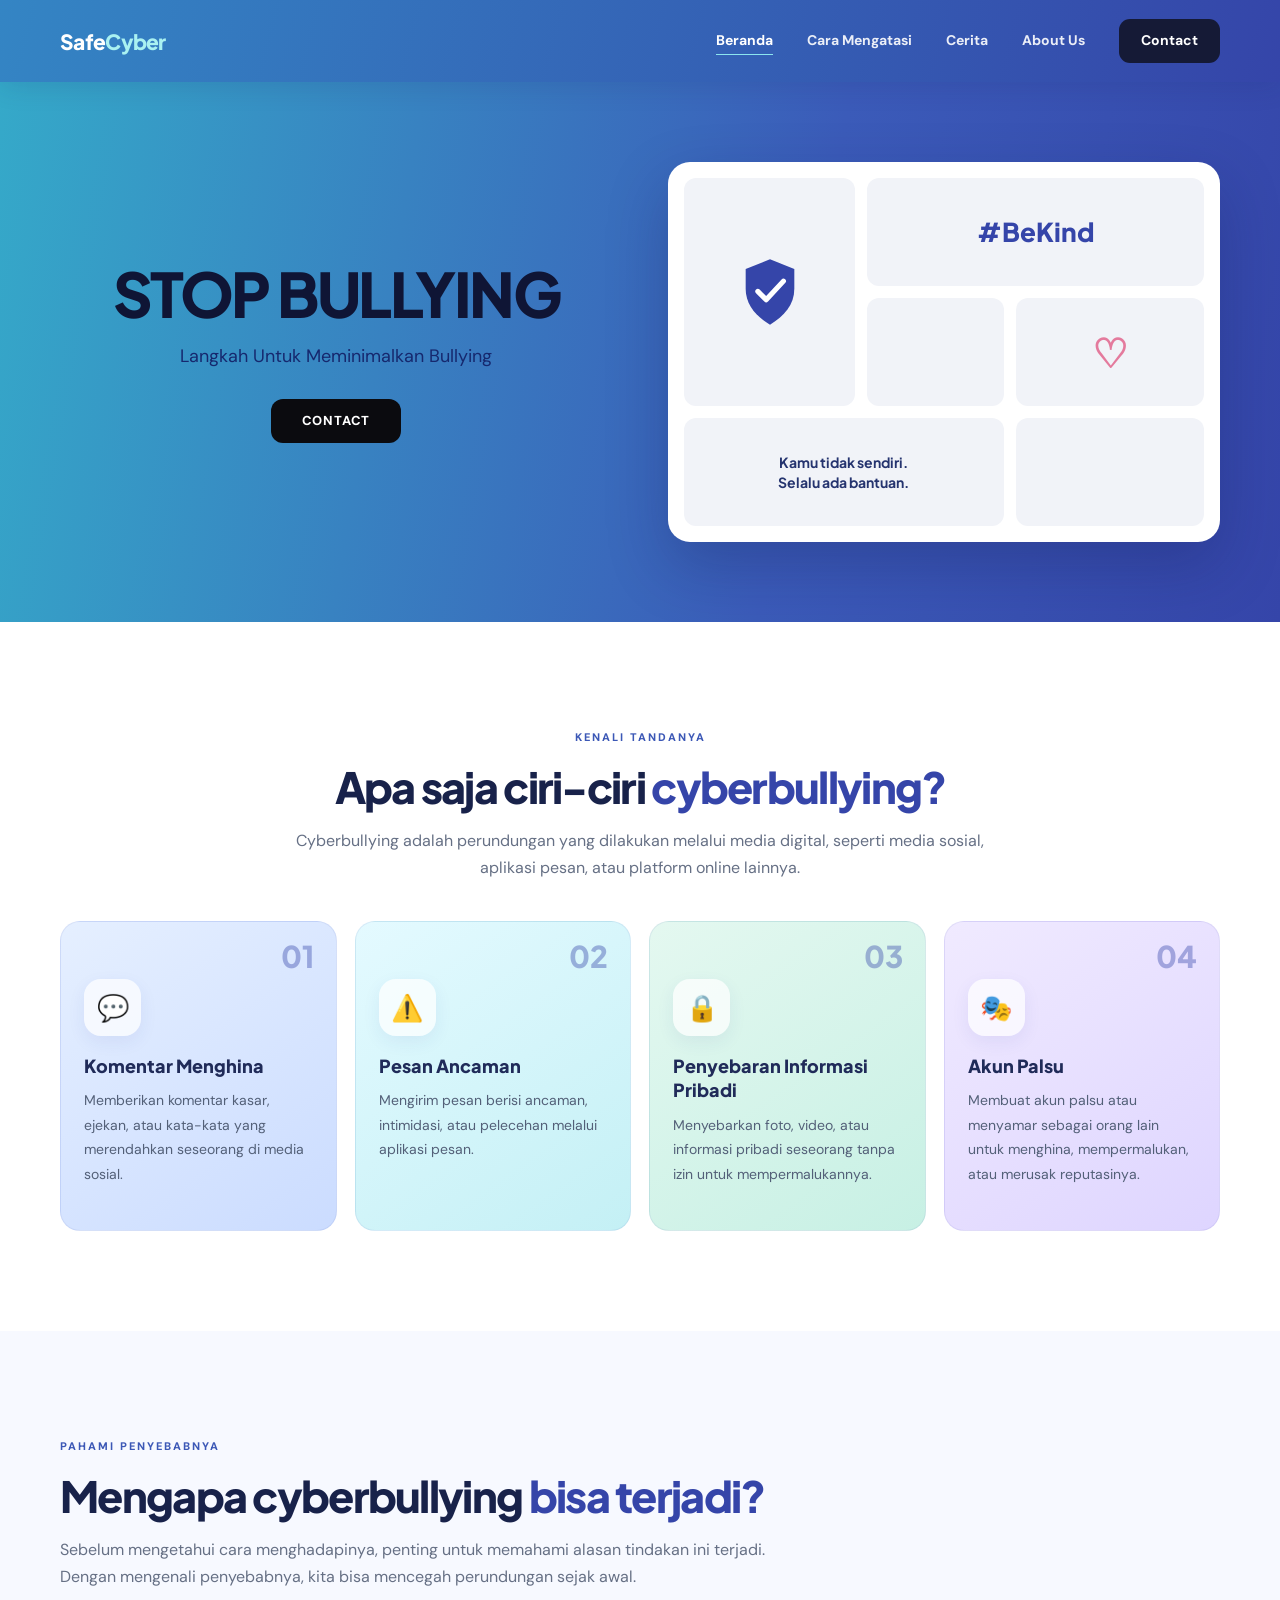
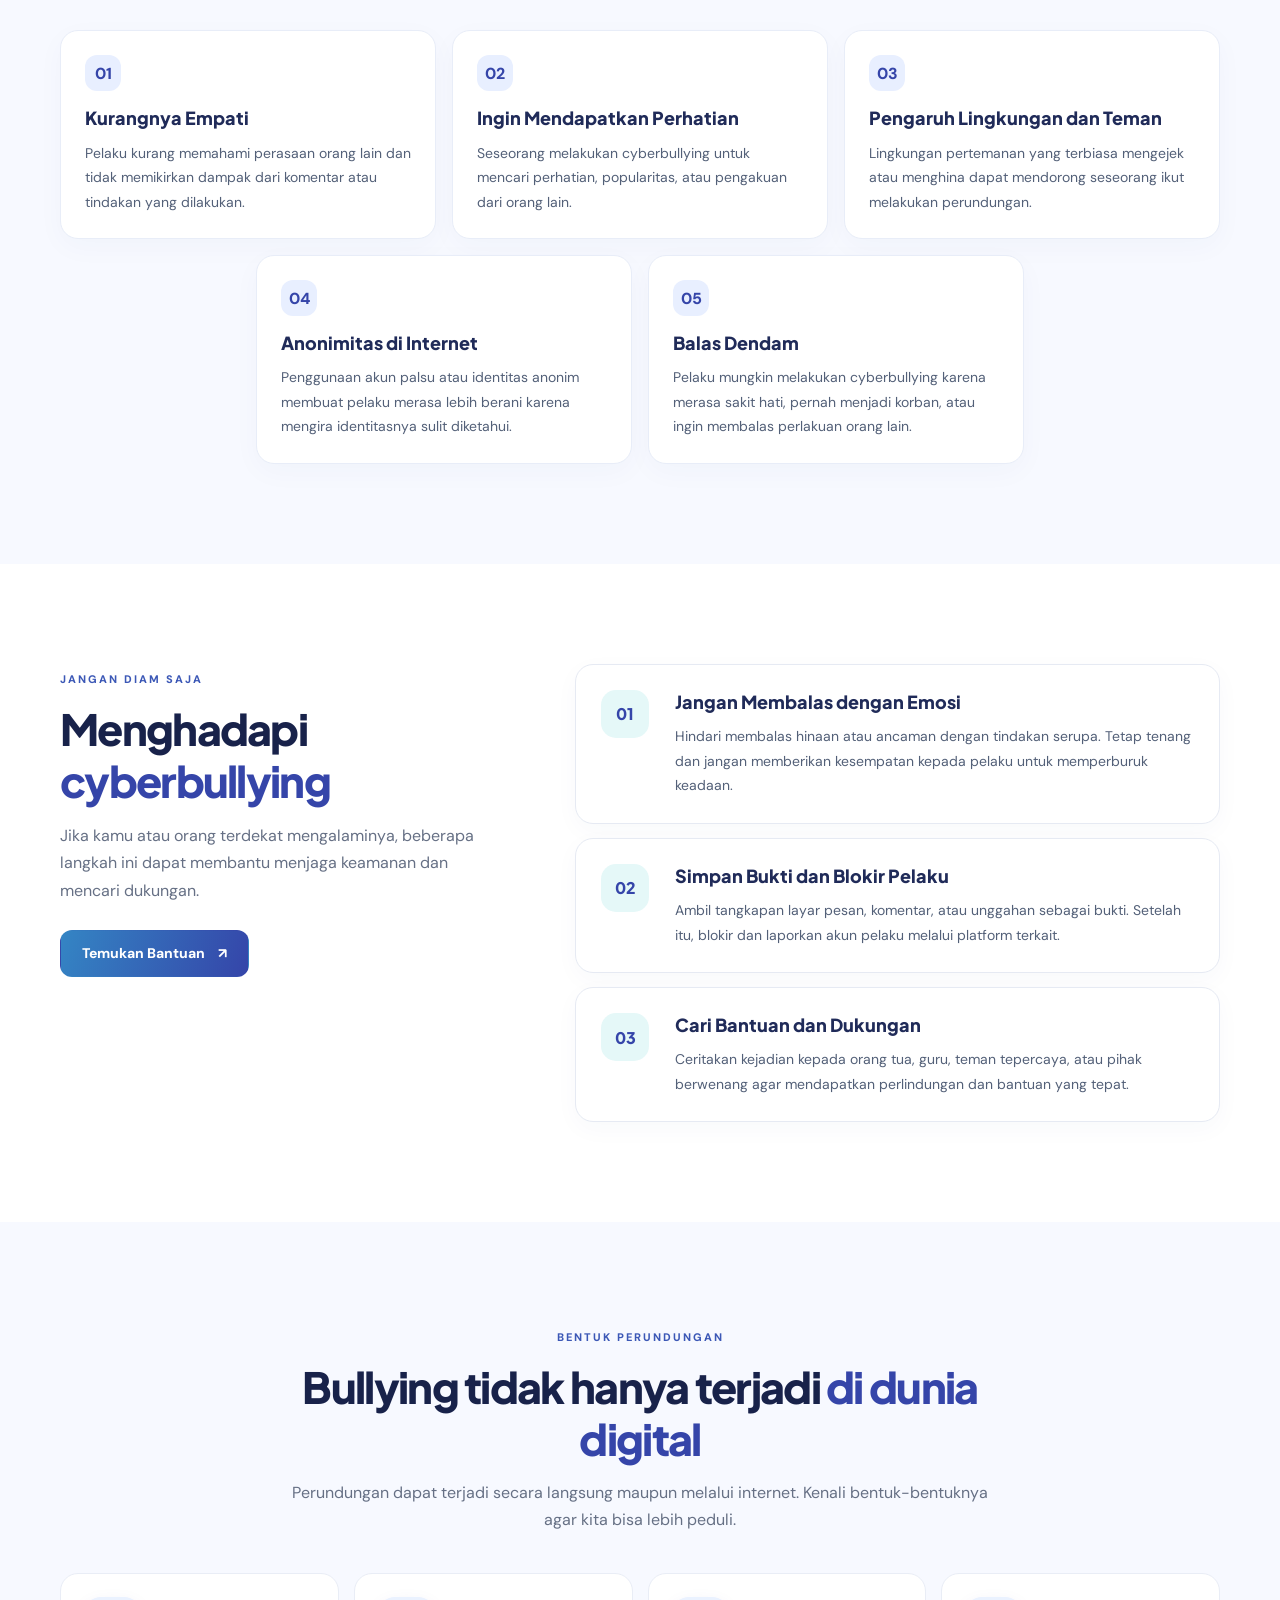
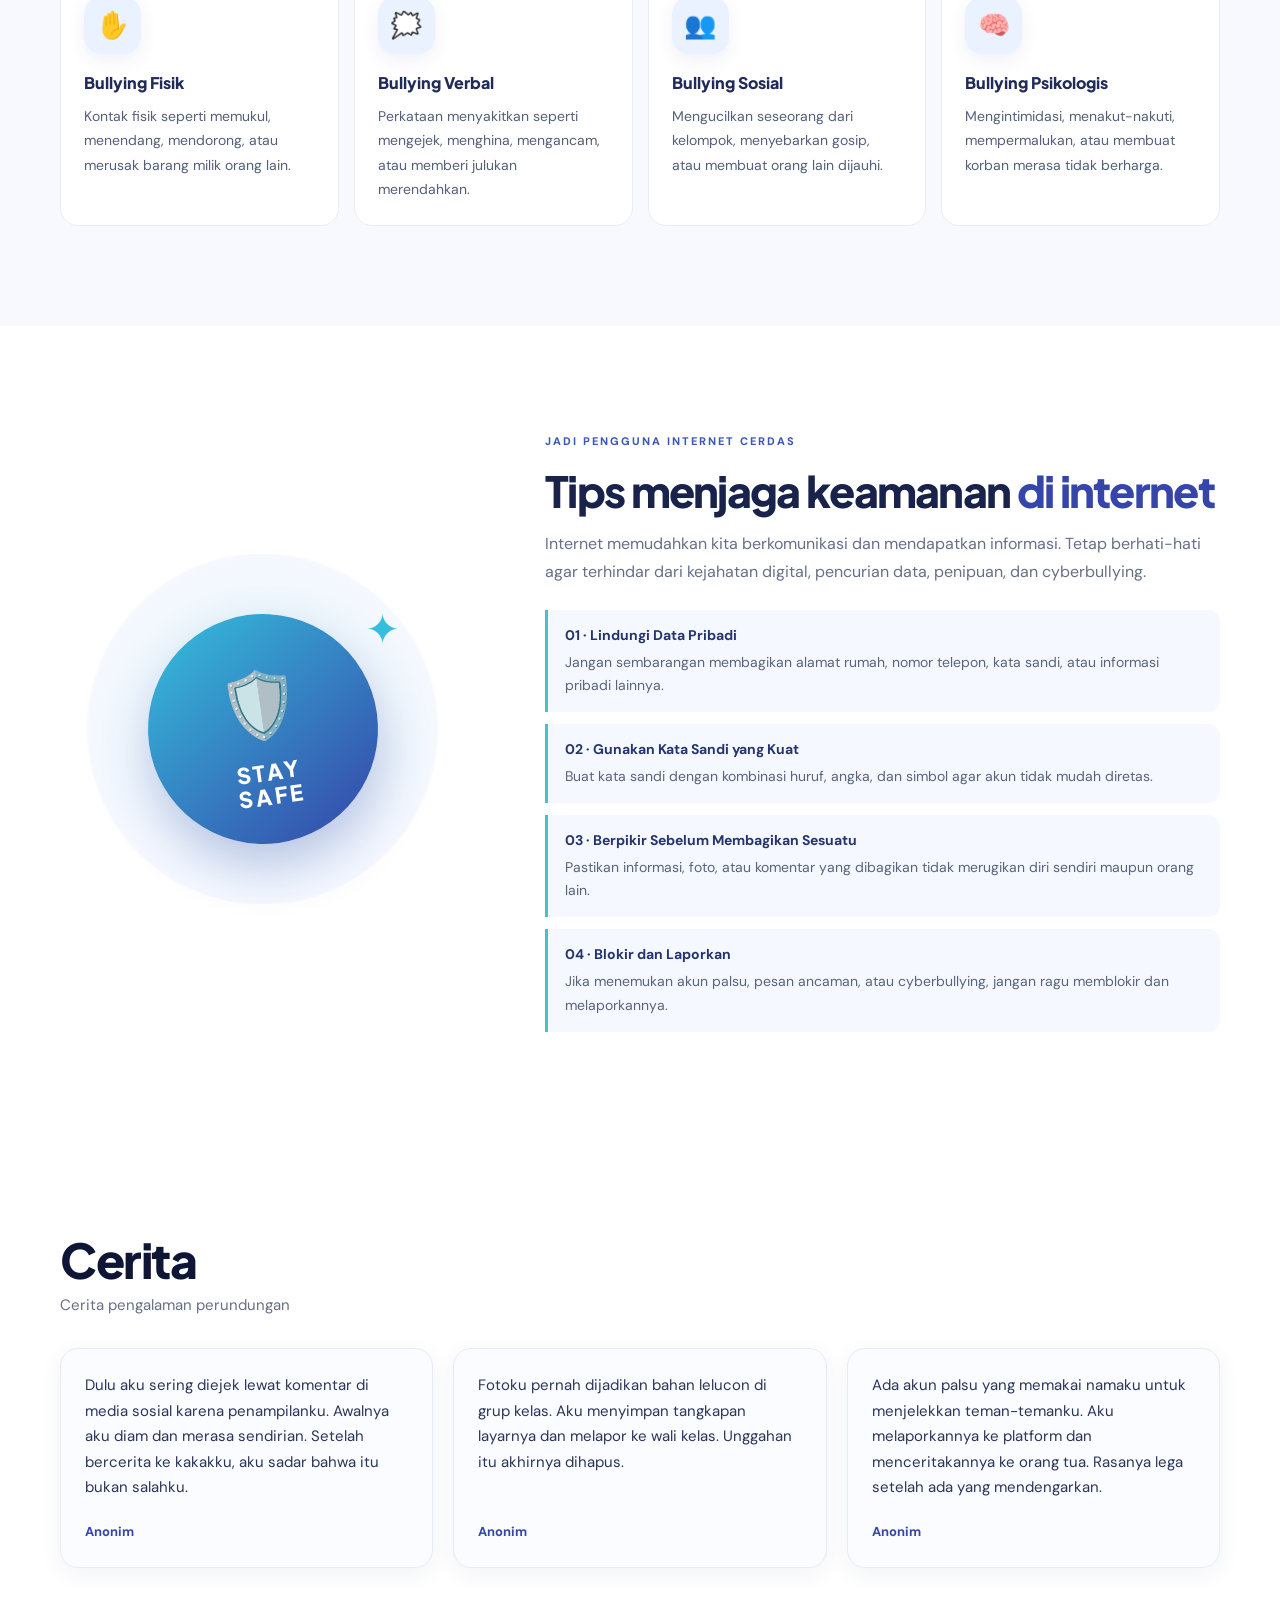
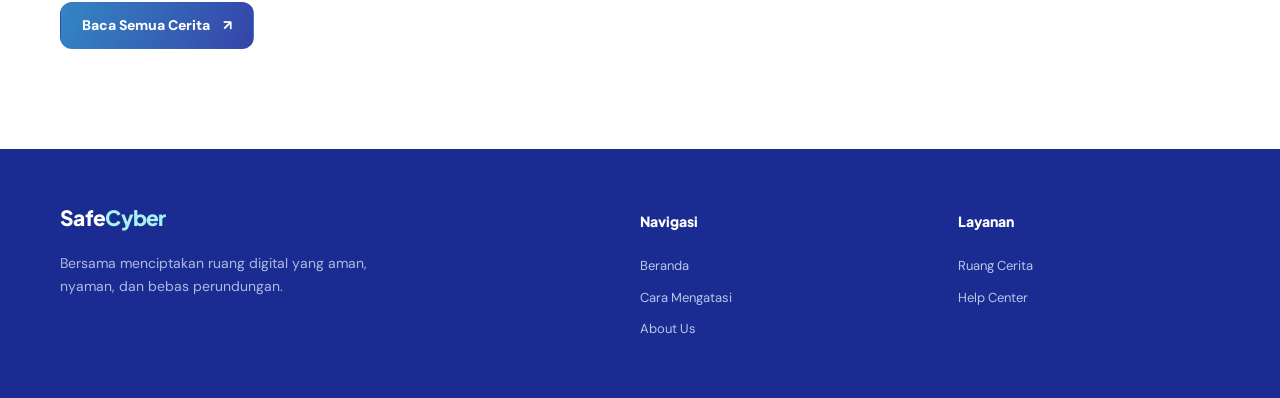
==== index.html @ 0e9b600e "file utama web" ====
<!DOCTYPE html>

<html lang="id">
  
  <head>
    <meta charset="UTF-8">
    <meta name="viewport" content="width=device-width, initial-scale=1.0">
    <meta name="description" content="Safe Cyber — edukasi cyberbullying, cara menghadapinya, dan ruang aman untuk berbagi cerita.">
    <meta name="theme-color" content="#3545a9">
    <title>Safe Cyber | Berani Peduli, Berani Bersuara</title>
    <link rel="preconnect" href="https://fonts.googleapis.com">
    <link rel="preconnect" href="https://fonts.gstatic.com" crossorigin>
    <link href="https://fonts.googleapis.com/css2?family=DM+Sans:wght@400;500;600;700&amp;family=Plus+Jakarta+Sans:wght@400;500;600;700;800&amp;display=swap" rel="stylesheet">
    <link rel="stylesheet" href="style.css">
    <script src="script.js" defer></script>
  </head>
  <body>
    <header class="site-header">
      <div class="container nav-wrap">
        <a class="brand" href="index.html">
          <span>Safe<span>Cyber</span></span>
        </a>
        <button class="nav-toggle" aria-label="Buka navigasi" aria-expanded="false" aria-controls="main-nav"><i></i><i></i><i></i></button>
        <nav class="main-nav" id="main-nav">
          <a class="active" href="index.html">Beranda</a>
          <a href="#cara-mengatasi">Cara Mengatasi</a>
          <a href="ruang_cerita.html">Cerita</a>
          <a href="about.html">About Us</a>
          <a class="nav-cta" href="contact.html">Contact</a>
        </nav>
      </div>
    </header>
    <main>
      <section class="hero">
        <div class="container hero-grid">
          <div class="hero-copy">
            <h1>STOP BULLYING</h1>
            <p>Langkah Untuk Meminimalkan Bullying</p>
            <a class="btn btn-dark" href="contact.html">Contact</a>
          </div>
          <div class="hero-panel" aria-hidden="true">
            <div class="cell cell-shield">
              <svg viewBox="0 0 100 112" width="64" height="72">
                <path d="M50 5 88 20v31c0 25-16 43-38 56C28 94 12 76 12 51V20L50 5Z" fill="#3545a9"></path>
                <path d="m31 55 13 13 27-29" fill="none" stroke="#fff" stroke-width="8" stroke-linecap="round" stroke-linejoin="round"></path>
              </svg>
            </div>
            <div class="cell cell-tag">#BeKind</div>
            <div class="cell"></div>
            <div class="cell cell-heart">♡</div>
            <div class="cell cell-note">Kamu tidak sendiri.<br>Selalu ada bantuan.</div>
            <div class="cell"></div>
          </div>
        </div>
      </section>
      <section class="section intro-section" id="kenali">
        <div class="container">
          <div class="section-heading centered">
            <span class="eyebrow">KENALI TANDANYA</span>
            <h2>Apa saja ciri-ciri <span>cyberbullying?</span></h2>
            <p>Cyberbullying adalah perundungan yang dilakukan melalui media digital, seperti media sosial, aplikasi pesan, atau platform online lainnya.</p>
          </div>
          <div class="feature-grid four-grid">
            <article class="feature-card tint-blue">
              <span class="card-number">01</span>
              <div class="feature-icon">💬</div>
              <h3>Komentar Menghina</h3>
              <p>Memberikan komentar kasar, ejekan, atau kata-kata yang merendahkan seseorang di media sosial.</p>
            </article>
            <article class="feature-card tint-cyan">
              <span class="card-number">02</span>
              <div class="feature-icon">⚠️</div>
              <h3>Pesan Ancaman</h3>
              <p>Mengirim pesan berisi ancaman, intimidasi, atau pelecehan melalui aplikasi pesan.</p>
            </article>
            <article class="feature-card tint-mint">
              <span class="card-number">03</span>
              <div class="feature-icon">🔒</div>
              <h3>Penyebaran Informasi Pribadi</h3>
              <p>Menyebarkan foto, video, atau informasi pribadi seseorang tanpa izin untuk mempermalukannya.</p>
            </article>
            <article class="feature-card tint-lilac">
              <span class="card-number">04</span>
              <div class="feature-icon">🎭</div>
              <h3>Akun Palsu</h3>
              <p>Membuat akun palsu atau menyamar sebagai orang lain untuk menghina, mempermalukan, atau merusak reputasinya.</p>
            </article>
          </div>
        </div>
      </section>
      <section class="section causes-section">
        <div class="container">
          <div class="section-heading">
            <span class="eyebrow">PAHAMI PENYEBABNYA</span>
            <h2>Mengapa cyberbullying <span>bisa terjadi?</span></h2>
            <p>Sebelum mengetahui cara menghadapinya, penting untuk memahami alasan tindakan ini terjadi. Dengan mengenali penyebabnya, kita bisa mencegah perundungan sejak awal.</p>
          </div>
          <div class="cause-grid">
            <article>
              <span>01</span>
              <h3>Kurangnya Empati</h3>
              <p>Pelaku kurang memahami perasaan orang lain dan tidak memikirkan dampak dari komentar atau tindakan yang dilakukan.</p>
            </article>
            <article>
              <span>02</span>
              <h3>Ingin Mendapatkan Perhatian</h3>
              <p>Seseorang melakukan cyberbullying untuk mencari perhatian, popularitas, atau pengakuan dari orang lain.</p>
            </article>
            <article>
              <span>03</span>
              <h3>Pengaruh Lingkungan dan Teman</h3>
              <p>Lingkungan pertemanan yang terbiasa mengejek atau menghina dapat mendorong seseorang ikut melakukan perundungan.</p>
            </article>
            <article>
              <span>04</span>
              <h3>Anonimitas di Internet</h3>
              <p>Penggunaan akun palsu atau identitas anonim membuat pelaku merasa lebih berani karena mengira identitasnya sulit diketahui.</p>
            </article>
            <article>
              <span>05</span>
              <h3>Balas Dendam</h3>
              <p>Pelaku mungkin melakukan cyberbullying karena merasa sakit hati, pernah menjadi korban, atau ingin membalas perlakuan orang lain.</p>
            </article>
          </div>
        </div>
      </section>
      <section class="section response-section" id="cara-mengatasi">
        <div class="container response-layout">
          <div class="response-heading">
            <span class="eyebrow">JANGAN DIAM SAJA</span>
            <h2>Menghadapi <span>cyberbullying</span></h2>
            <p>Jika kamu atau orang terdekat mengalaminya, beberapa langkah ini dapat membantu menjaga keamanan dan mencari dukungan.</p>
            <a class="btn btn-primary" href="contact.html">Temukan Bantuan <span>↗</span></a>
          </div>
          <div class="steps-list">
            <article>
              <span class="step-icon">01</span>
              <div>
                <h3>Jangan Membalas dengan Emosi</h3>
                <p>Hindari membalas hinaan atau ancaman dengan tindakan serupa. Tetap tenang dan jangan memberikan kesempatan kepada pelaku untuk memperburuk keadaan.</p>
              </div>
            </article>
            <article>
              <span class="step-icon">02</span>
              <div>
                <h3>Simpan Bukti dan Blokir Pelaku</h3>
                <p>Ambil tangkapan layar pesan, komentar, atau unggahan sebagai bukti. Setelah itu, blokir dan laporkan akun pelaku melalui platform terkait.</p>
              </div>
            </article>
            <article>
              <span class="step-icon">03</span>
              <div>
                <h3>Cari Bantuan dan Dukungan</h3>
                <p>Ceritakan kejadian kepada orang tua, guru, teman tepercaya, atau pihak berwenang agar mendapatkan perlindungan dan bantuan yang tepat.</p>
              </div>
            </article>
          </div>
        </div>
      </section>
      <section class="section bullying-section">
        <div class="container">
          <div class="section-heading centered">
            <span class="eyebrow">BENTUK PERUNDUNGAN</span>
            <h2>Bullying tidak hanya terjadi <span>di dunia digital</span></h2>
            <p>Perundungan dapat terjadi secara langsung maupun melalui internet. Kenali bentuk-bentuknya agar kita bisa lebih peduli.</p>
          </div>
          <div class="feature-grid four-grid compact-grid">
            <article class="mini-card">
              <div class="feature-icon">✋</div>
              <h3>Bullying Fisik</h3>
              <p>Kontak fisik seperti memukul, menendang, mendorong, atau merusak barang milik orang lain.</p>
            </article>
            <article class="mini-card">
              <div class="feature-icon">🗯️</div>
              <h3>Bullying Verbal</h3>
              <p>Perkataan menyakitkan seperti mengejek, menghina, mengancam, atau memberi julukan merendahkan.</p>
            </article>
            <article class="mini-card">
              <div class="feature-icon">👥</div>
              <h3>Bullying Sosial</h3>
              <p>Mengucilkan seseorang dari kelompok, menyebarkan gosip, atau membuat orang lain dijauhi.</p>
            </article>
            <article class="mini-card">
              <div class="feature-icon">🧠</div>
              <h3>Bullying Psikologis</h3>
              <p>Mengintimidasi, menakut-nakuti, mempermalukan, atau membuat korban merasa tidak berharga.</p>
            </article>
          </div>
        </div>
      </section>
      <section class="section safety-section">
        <div class="container safety-layout">
          <div class="safety-art">
            <div class="safety-circle"><span>🛡️</span><b>STAY<br>SAFE</b></div>
            <span class="safety-star">✦</span>
          </div>
          <div>
            <span class="eyebrow">JADI PENGGUNA INTERNET CERDAS</span>
            <h2>Tips menjaga keamanan <span>di internet</span></h2>
            <p class="section-lead">Internet memudahkan kita berkomunikasi dan mendapatkan informasi. Tetap berhati-hati agar terhindar dari kejahatan digital, pencurian data, penipuan, dan cyberbullying.</p>
            <div class="tips-list">
              <p><b>01 · Lindungi Data Pribadi</b> Jangan sembarangan membagikan alamat rumah, nomor telepon, kata sandi, atau informasi pribadi lainnya.</p>
              <p><b>02 · Gunakan Kata Sandi yang Kuat</b> Buat kata sandi dengan kombinasi huruf, angka, dan simbol agar akun tidak mudah diretas.</p>
              <p><b>03 · Berpikir Sebelum Membagikan Sesuatu</b> Pastikan informasi, foto, atau komentar yang dibagikan tidak merugikan diri sendiri maupun orang lain.</p>
              <p><b>04 · Blokir dan Laporkan</b> Jika menemukan akun palsu, pesan ancaman, atau cyberbullying, jangan ragu memblokir dan melaporkannya.</p>
            </div>
          </div>
        </div>
      </section>
      <section class="section stories-section" id="cerita">
        <div class="container">
          <h2 class="stories-title">Cerita</h2>
          <p class="stories-sub">Cerita pengalaman perundungan</p>
          <!-- Contoh cerita. Ganti dengan cerita asli dari Google Form (tanpa data pribadi). -->
          <div class="story-cards">
            <article class="story-card">
              <p>Dulu aku sering diejek lewat komentar di media sosial karena penampilanku. Awalnya aku diam dan merasa sendirian. Setelah bercerita ke kakakku, aku sadar bahwa itu bukan salahku.</p>
              <span class="story-by">Anonim</span>
            </article>
            <article class="story-card">
              <p>Fotoku pernah dijadikan bahan lelucon di grup kelas. Aku menyimpan tangkapan layarnya dan melapor ke wali kelas. Unggahan itu akhirnya dihapus.</p>
              <span class="story-by">Anonim</span>
            </article>
            <article class="story-card">
              <p>Ada akun palsu yang memakai namaku untuk menjelekkan teman-temanku. Aku melaporkannya ke platform dan menceritakannya ke orang tua. Rasanya lega setelah ada yang mendengarkan.</p>
              <span class="story-by">Anonim</span>
            </article>
          </div>
          <div class="stories-more"><a class="btn btn-primary" href="ruang_cerita.html">Baca Semua Cerita <span>↗</span></a></div>
        </div>
      </section>
    </main>
    <footer class="site-footer">
      <div class="container footer-grid">
        <div class="footer-brand">
          <a class="brand" href="index.html">
            <span>Safe<span>Cyber</span></span>
          </a>
          <p>Bersama menciptakan ruang digital yang aman, nyaman, dan bebas perundungan.</p>
        </div>
        <div>
          <h3>Navigasi</h3>
          <a href="index.html">Beranda</a>
          <a href="#cara-mengatasi">Cara Mengatasi</a>
          <a href="about.html">About Us</a>
        </div>
        <div>
          <h3>Layanan</h3>
          <a href="ruang_cerita.html">Ruang Cerita</a>
          <a href="contact.html">Help Center</a>
        </div>
      </div>
    </footer>
  </body>
</html>
---- style.css ----
/* ===== Variabel & reset ===== */

:root {
  --navy: #202b72;
  --blue: #3545a9;
  --blue2: #3485c4;
  --cyan: #35bfdc;
  --ink: #17203d;
  --muted: #667085;
  --pale: #f5f8ff;
  --line: #e6eaf3;
  --white: #fff;
  --mint: #dff8f1;
  --shadow: 0 18px 50px rgba(37, 55, 120, .10);
  --radius: 22px;
}

* {
  box-sizing: border-box;
}

html {
  scroll-behavior: smooth;
  scroll-padding-top: 95px;
}

body {
  margin: 0;
  color: var(--ink);
  background: #fff;
  font-family: 'DM Sans', Arial, sans-serif;
  font-size: 16px;
  line-height: 1.7;
}

img {
  max-width: 100%;
  display: block;
}

a {
  color: inherit;
  text-decoration: none;
}

button,
input,
select,
textarea {
  font: inherit;
}

.container {
  width: min(1160px, calc(100% - 48px));
  margin-inline: auto;
}

/* ===== Header & navigasi ===== */

.site-header {
  height: 82px;
  position: sticky;
  top: 0;
  z-index: 50;
  background: linear-gradient(105deg, #3485c4, #3545a9);
  box-shadow: 0 5px 24px rgba(25, 38, 104, .13);
}

.nav-wrap {
  height: 100%;
  display: flex;
  align-items: center;
  justify-content: space-between;
}

.brand {
  display: inline-flex;
  align-items: center;
  gap: 10px;
  color: #fff;
  font: 800 21px 'Plus Jakarta Sans', sans-serif;
  letter-spacing: -.7px;
}

.brand img {
  width: 39px;
  height: 39px;
}

.brand > span > span {
  color: #a9f1f1;
}

.main-nav {
  display: flex;
  align-items: center;
  gap: 34px;
  color: #fff;
  font-size: 14px;
  font-weight: 700;
}

.main-nav > a:not(.nav-cta) {
  opacity: .9;
  transition: opacity .2s;
}

.main-nav > a:hover,
.main-nav > a.active {
  opacity: 1;
}

.main-nav > a.active:not(.nav-cta) {
  text-decoration: underline;
  text-decoration-color: #8ce6ef;
  text-underline-offset: 9px;
}

.nav-cta {
  padding: 10px 22px;
  border-radius: 11px;
  background: #151a36;
  color: #fff;
  transition: transform .2s, background .2s;
}

.nav-cta:hover {
  background: #080d24;
  transform: translateY(-2px);
}

.nav-toggle {
  display: none;
  border: 0;
  background: transparent;
  padding: 8px;
  cursor: pointer;
}

.nav-toggle i {
  display: block;
  width: 25px;
  height: 2px;
  background: #fff;
  margin: 5px;
  border-radius: 3px;
}

/* ===== Label & tombol ===== */

.eyebrow {
  display: inline-block;
  color: #3c58b6;
  font-size: 11px;
  font-weight: 800;
  letter-spacing: 2px;
  line-height: 1.5;
}

.eyebrow-light {
  color: #d9faff;
}

.btn {
  display: inline-flex;
  align-items: center;
  justify-content: center;
  gap: 13px;
  padding: 13px 21px;
  border-radius: 12px;
  font-size: 14px;
  font-weight: 800;
  line-height: 1.4;
  border: 1px solid transparent;
  cursor: pointer;
  transition: transform .2s, box-shadow .2s, background .2s;
}

.btn:hover {
  transform: translateY(-2px);
  box-shadow: 0 10px 24px rgba(28, 48, 120, .16);
}

.btn-dark {
  background: #171d39;
  color: #fff;
}

.btn-primary {
  background: linear-gradient(110deg, #3485c4, #3545a9);
  color: #fff;
}

.btn-outline {
  border-color: #cbd4ee;
  color: #3449a6;
  background: #fff;
  padding: 10px 15px;
  font-size: 13px;
}

/* ===== Section umum & kartu ===== */

.section {
  padding: 100px 0;
}

.section-heading {
  max-width: 720px;
  margin-bottom: 40px;
}

.section-heading.centered {
  text-align: center;
  margin-inline: auto;
}

.section-heading h2,
.response-heading h2,
.safety-layout h2,
.about-copy h2 {
  font: 800 clamp(30px, 4vw, 43px)/1.2 'Plus Jakarta Sans', sans-serif;
  letter-spacing: -1.7px;
  margin: 12px 0 14px;
  color: #18224a;
}

.section-heading h2 span,
.response-heading h2 span,
.safety-layout h2 span,
.about-copy h2 span {
  color: #3545a9;
}

.section-heading > p,
.section-lead {
  color: var(--muted);
  margin: 0;
  font-size: 16px;
}

.feature-grid {
  display: grid;
  gap: 18px;
}

.four-grid {
  grid-template-columns: repeat(4, 1fr);
}

.feature-card {
  min-height: 310px;
  padding: 27px 23px;
  border-radius: 20px;
  position: relative;
  overflow: hidden;
  border: 1px solid rgba(53, 69, 169, .08);
  transition: transform .25s, box-shadow .25s;
}

.feature-card:hover,
.mini-card:hover {
  transform: translateY(-6px);
  box-shadow: var(--shadow);
}

.tint-blue {
  background: linear-gradient(145deg, #e5efff, #cbdcff);
}

.tint-cyan {
  background: linear-gradient(145deg, #e4faff, #c4f0f5);
}

.tint-mint {
  background: linear-gradient(145deg, #e4f8f0, #c7f0e4);
}

.tint-lilac {
  background: linear-gradient(145deg, #f0eaff, #ded5ff);
}

.card-number {
  position: absolute;
  right: 22px;
  top: 15px;
  color: #3545a966;
  font: 800 30px 'Plus Jakarta Sans';
}

.feature-icon {
  width: 57px;
  height: 57px;
  border-radius: 17px;
  background: #ffffffb8;
  display: grid;
  place-items: center;
  font-size: 26px;
  margin: 30px 0 18px;
  box-shadow: 0 6px 18px #263c9612;
}

.feature-card h3,
.mini-card h3,
.cause-grid h3,
.steps-list h3,
.help-card h3 {
  font: 800 18px/1.35 'Plus Jakarta Sans', sans-serif;
  margin: 0 0 10px;
  color: #202b59;
}

.feature-card p,
.mini-card p,
.cause-grid p,
.steps-list p {
  font-size: 14px;
  color: #536078;
  margin: 0;
  line-height: 1.75;
}

/* ===== Section Beranda lainnya ===== */

.causes-section {
  background: #f7f9ff;
}

.cause-grid {
  display: grid;
  grid-template-columns: repeat(6, 1fr);
  gap: 16px;
}

.cause-grid article {
  grid-column: span 2;
  min-height: 205px;
  padding: 24px;
  background: #fff;
  border: 1px solid #e8edf8;
  border-radius: 18px;
  box-shadow: 0 8px 28px #283c7b08;
}

.cause-grid article:nth-child(4) {
  grid-column: 2/span 2;
}

.cause-grid article:nth-child(5) {
  grid-column: 4/span 2;
}

.cause-grid article > span {
  display: grid;
  place-items: center;
  width: 36px;
  height: 36px;
  border-radius: 12px;
  background: #e8efff;
  color: #3545a9;
  font-weight: 800;
  margin-bottom: 15px;
}

.response-layout {
  display: grid;
  grid-template-columns: .8fr 1.2fr;
  gap: 85px;
  align-items: start;
}

.response-heading {
  position: sticky;
  top: 115px;
}

.response-heading > p {
  color: var(--muted);
  margin-bottom: 26px;
}

.steps-list {
  display: grid;
  gap: 14px;
}

.steps-list article {
  display: grid;
  grid-template-columns: 54px 1fr;
  gap: 20px;
  padding: 25px;
  border: 1px solid var(--line);
  border-radius: 18px;
  background: #fff;
  box-shadow: 0 7px 25px #283c7b08;
}

.step-icon {
  width: 48px;
  height: 48px;
  border-radius: 15px;
  background: #e5f8f8;
  color: #3545a9;
  display: grid;
  place-items: center;
  font: 800 16px 'Plus Jakarta Sans';
}

.bullying-section {
  background: #f7f9ff;
}

.compact-grid {
  gap: 15px;
}

.mini-card {
  padding: 23px;
  background: #fff;
  border: 1px solid #e9edf6;
  border-radius: 18px;
  transition: transform .25s, box-shadow .25s;
}

.mini-card .feature-icon {
  margin: 0 0 18px;
  background: #eaf2ff;
}

.mini-card h3 {
  font-size: 16px;
}

.safety-layout {
  display: grid;
  grid-template-columns: .75fr 1.25fr;
  gap: 80px;
  align-items: center;
}

.safety-art {
  min-height: 350px;
  display: grid;
  place-items: center;
  position: relative;
  background: radial-gradient(circle, #e3f8f7 0, #f5f8ff 65%, transparent 66%);
}

.safety-circle {
  width: 230px;
  height: 230px;
  border-radius: 50%;
  background: linear-gradient(145deg, #35bfdc, #3545a9);
  display: flex;
  flex-direction: column;
  align-items: center;
  justify-content: center;
  color: #fff;
  box-shadow: 0 22px 50px #3545a94a;
  transform: rotate(-8deg);
}

.safety-circle span {
  font-size: 65px;
}

.safety-circle b {
  font: 800 22px/1.1 'Plus Jakarta Sans';
  letter-spacing: 3px;
  text-align: center;
}

.safety-star {
  position: absolute;
  top: 40px;
  right: 16%;
  font-size: 42px;
  color: #35bfdc;
}

.tips-list {
  display: grid;
  gap: 12px;
  margin-top: 25px;
}

.tips-list p {
  margin: 0;
  padding: 14px 17px;
  border-left: 3px solid #47c1d0;
  background: #f5f8ff;
  border-radius: 0 12px 12px 0;
  color: #59647c;
  font-size: 14px;
}

.tips-list b {
  display: block;
  color: #25346f;
  margin-bottom: 3px;
}

/* ===== Footer ===== */

.site-footer {
  background: #1a2c91;
  color: #dce3ff;
  padding: 55px 0 20px;
}

.footer-grid {
  display: grid;
  grid-template-columns: 2fr 1fr 1fr;
  gap: 55px;
  padding-bottom: 38px;
}

.footer-brand p {
  max-width: 340px;
  color: #aeb9df;
  font-size: 14px;
  margin-top: 17px;
}

.footer-grid h3 {
  font: 800 14px 'Plus Jakarta Sans';
  color: #fff;
  margin: 8px 0 16px;
}

.footer-grid > div:not(:first-child) {
  display: flex;
  flex-direction: column;
  align-items: flex-start;
  gap: 9px;
}

.footer-grid > div > a:not(.brand) {
  font-size: 13px;
  color: #b9c5e9;
}

.footer-grid a:hover {
  color: #7fe6ed;
}

.copyright {
  border-top: 1px solid #ffffff20;
  padding-top: 18px;
  color: #aeb9df;
  font-size: 12px;
}

/* ===== Banner halaman ===== */

.page-hero {
  background: linear-gradient(120deg, #3485c4, #3545a9);
  color: #fff;
  position: relative;
  overflow: hidden;
}

.page-hero-inner {
  min-height: 330px;
  padding-block: 75px;
  position: relative;
  display: flex;
  flex-direction: column;
  justify-content: center;
}

.page-hero h1 {
  font: 800 clamp(48px, 6vw, 66px)/1.1 'Plus Jakarta Sans';
  letter-spacing: -3px;
  margin: 10px 0;
}

.page-hero p {
  max-width: 620px;
  color: #e1eaff;
  font-size: 17px;
  margin: 0;
}

.page-hero-mark {
  position: absolute;
  right: 8%;
  top: 50%;
  transform: translateY(-50%) rotate(10deg);
  width: 210px;
  height: 210px;
  border-radius: 55px;
  border: 1px solid #ffffff44;
  display: grid;
  place-items: center;
  color: #ffffff2b;
  font: 800 100px 'Plus Jakarta Sans';
  background: #ffffff0b;
}

.contact-hero {
  background: linear-gradient(120deg, #3485c4, #3545a9);
}

/* ===== Help Center (Contact) ===== */

.help-section {
  background: #f8faff;
}

.help-grid {
  display: grid;
  grid-template-columns: repeat(2, 1fr);
  gap: 20px;
}

.help-card {
  padding: 27px;
  background: #fff;
  border: 1px solid #e7ebf5;
  border-radius: 21px;
  box-shadow: 0 8px 28px #263c960b;
  display: flex;
  flex-direction: column;
  align-items: flex-start;
}

.help-logo {
  width: 78px;
  height: 78px;
  object-fit: contain;
  border-radius: 19px;
  margin-bottom: 20px;
  background: #fff;
}

.help-tag {
  font-size: 10px;
  letter-spacing: 1.5px;
  color: #4b61b5;
  font-weight: 800;
}

.help-card h3 {
  font-size: 20px;
  margin: 8px 0;
}

.help-card > p {
  font-size: 14px;
  color: #626d84;
  margin: 0 0 18px;
}

.help-details {
  display: grid;
  grid-template-columns: 95px 1fr;
  gap: 7px 10px;
  margin-top: auto;
  margin-bottom: 20px;
  width: 100%;
  font-size: 13px;
}

.help-details span {
  color: #8490a5;
}

.help-details a {
  color: #3545a9;
  font-weight: 700;
  overflow-wrap: anywhere;
}

.help-details a:hover {
  text-decoration: underline;
}

.help-note {
  margin: 25px 0 0;
  padding: 17px 20px;
  background: #fff5df;
  border: 1px solid #f4e5bd;
  border-radius: 14px;
  color: #715a2b;
  font-size: 13px;
}

/* ===== Hero (beranda) ===== */

.hero {
  background: linear-gradient(100deg, #35a9c9 0%, #3b5bb9 62%, #3545a9 100%);
  position: relative;
  overflow: hidden;
}

.hero-grid {
  min-height: 540px;
  display: grid;
  grid-template-columns: 1fr 1fr;
  gap: 56px;
  align-items: center;
  padding-block: 64px;
}

.hero-copy {
  text-align: center;
}

.hero h1 {
  font: 800 clamp(34px, 4.8vw, 62px)/1.05 'Plus Jakarta Sans', sans-serif;
  letter-spacing: -2.5px;
  margin: 0 0 16px;
  color: #0f1535;
}

.hero-copy > p {
  max-width: 340px;
  margin: 0 auto 28px;
  color: #16286e;
  font-size: 18px;
  line-height: 1.6;
}

.hero .btn-dark {
  background: #0b0b0f;
  padding: 12px 30px;
  text-transform: uppercase;
  letter-spacing: .8px;
  font-size: 13px;
}

.hero-panel {
  background: #fff;
  border-radius: 22px;
  padding: 16px;
  display: grid;
  grid-template-columns: 1fr .8fr 1.1fr;
  grid-template-rows: repeat(3, 108px);
  gap: 12px;
  box-shadow: 0 24px 60px rgba(16, 24, 80, .25);
}

.cell {
  background: #f1f3f8;
  border-radius: 12px;
  display: flex;
  align-items: center;
  justify-content: center;
  text-align: center;
  padding: 10px;
  color: #25346f;
  font: 700 14px/1.45 'Plus Jakarta Sans', sans-serif;
}

.cell-shield {
  grid-row: 1/3;
}

.cell-tag {
  grid-column: 2/4;
  font-size: 26px;
  font-weight: 800;
  color: #3545a9;
}

.cell-heart {
  font-size: 40px;
  color: #e47a9d;
}

.cell-note {
  grid-column: 1/3;
}

/* ===== Cerita (beranda + Ruang Cerita) ===== */

.stories-section {
  background: #fff;
}

.stories-title {
  font: 800 clamp(34px, 4.5vw, 48px)/1.15 'Plus Jakarta Sans', sans-serif;
  letter-spacing: -1.5px;
  margin: 0;
  color: #0f1535;
}

.stories-sub {
  margin: 6px 0 30px;
  color: var(--muted);
  font-size: 15px;
}

.story-cards {
  display: grid;
  grid-template-columns: repeat(3, 1fr);
  gap: 20px;
}

.story-card {
  display: flex;
  flex-direction: column;
  justify-content: space-between;
  gap: 20px;
  min-height: 200px;
  padding: 24px;
  background: #fafcff;
  border: 1px solid #e6ebf6;
  border-radius: 18px;
  box-shadow: 0 6px 22px rgba(37, 55, 120, .06);
}

.story-card p {
  margin: 0;
  color: #2b3558;
  font-size: 15px;
  line-height: 1.7;
}

.story-by {
  color: #3545a9;
  font-size: 13px;
  font-weight: 700;
}

.stories-more {
  margin-top: 34px;
}

.story-page {
  padding: 80px 0 100px;
  background: #fff;
}

.story-page .stories-title,
.story-page .stories-sub {
  text-align: center;
}

.story-page .stories-sub {
  margin-bottom: 40px;
}

.story-cards-5 {
  grid-template-columns: repeat(6, 1fr);
}

.story-cards-5 .story-card {
  grid-column: span 2;
}

.story-cards-5 .story-card:nth-child(4) {
  grid-column: 2/span 2;
}

.story-cards-5 .story-card:nth-child(5) {
  grid-column: 4/span 2;
}

.story-cta {
  margin-top: 56px;
  text-align: center;
}

.story-cta p {
  max-width: 430px;
  margin: 16px auto 0;
  color: var(--muted);
  font-size: 13px;
  line-height: 1.6;
}

.btn.btn-lg {
  padding: 16px 34px;
  font-size: 16px;
  border-radius: 14px;
}

/* ===== About Us ===== */

.about-hero {
  background: linear-gradient(120deg, #35a9c9, #3545a9);
  color: #fff;
  text-align: center;
  padding: 100px 0;
}

.about-hero h1 {
  font: 800 clamp(40px, 6vw, 60px)/1.1 'Plus Jakarta Sans', sans-serif;
  letter-spacing: -2px;
  margin: 0;
}

.about-text {
  padding: 72px 0 96px;
}

.about-narrow {
  max-width: 780px;
  text-align: center;
}

.about-narrow p {
  margin: 0 0 24px;
  color: #2f3750;
  font-size: 15px;
  line-height: 1.9;
}

/* ===== Responsive ===== */

@media (max-width: 980px) {
  .main-nav {
    gap: 20px;
  }

  .four-grid {
    grid-template-columns: repeat(2, 1fr);
  }

  .cause-grid article,
  .cause-grid article:nth-child(4),
  .cause-grid article:nth-child(5) {
    grid-column: span 2;
  }

  .cause-grid article:nth-child(4) {
    grid-column: 2/span 2;
  }

  .response-layout,
  .safety-layout {
    gap: 40px;
  }
}

@media (max-width: 720px) {
  .container {
    width: min(100% - 36px, 560px);
  }

  .site-header {
    height: 70px;
  }

  .brand {
    font-size: 19px;
  }

  .brand img {
    width: 35px;
    height: 35px;
  }

  .nav-toggle {
    display: block;
  }

  .main-nav {
    display: none;
    position: absolute;
    top: 70px;
    left: 0;
    right: 0;
    background: #2e4198;
    padding: 15px 22px 22px;
    box-shadow: 0 15px 25px #17204c30;
    flex-direction: column;
    align-items: stretch;
    gap: 0;
  }

  .main-nav.is-open {
    display: flex;
  }

  .main-nav > a {
    padding: 12px 8px;
  }

  .main-nav > a.active:not(.nav-cta) {
    text-decoration: none;
    background: #ffffff18;
    border-radius: 8px;
  }

  .nav-cta {
    text-align: center;
    margin-top: 8px;
  }

  .section {
    padding: 70px 0;
  }

  .section-heading {
    margin-bottom: 28px;
  }

  .section-heading h2,
  .response-heading h2,
  .safety-layout h2,
  .about-copy h2 {
    font-size: 32px;
  }

  .section-heading > p,
  .section-lead {
    font-size: 14px;
  }

  .four-grid {
    gap: 12px;
  }

  .feature-card {
    min-height: 285px;
    padding: 19px;
  }

  .feature-card h3 {
    font-size: 16px;
  }

  .feature-card p,
  .mini-card p {
    font-size: 13px;
  }

  .feature-icon {
    width: 49px;
    height: 49px;
    font-size: 22px;
    margin: 32px 0 14px;
  }

  .card-number {
    font-size: 25px;
    right: 15px;
  }

  .cause-grid {
    grid-template-columns: 1fr;
    gap: 12px;
  }

  .cause-grid article,
  .cause-grid article:nth-child(4),
  .cause-grid article:nth-child(5) {
    grid-column: auto;
    min-height: 0;
  }

  .response-layout,
  .safety-layout,
  .about-grid,
  .story-layout {
    grid-template-columns: 1fr;
    gap: 35px;
  }

  .response-heading {
    position: static;
  }

  .steps-list article {
    padding: 19px;
    grid-template-columns: 44px 1fr;
    gap: 14px;
  }

  .step-icon {
    width: 42px;
    height: 42px;
  }

  .safety-art {
    min-height: 260px;
    order: 2;
  }

  .safety-circle {
    width: 190px;
    height: 190px;
  }

  .safety-circle span {
    font-size: 52px;
  }

  .safety-circle b {
    font-size: 18px;
  }

  .footer-grid {
    grid-template-columns: 1fr 1fr;
    gap: 30px 20px;
  }

  .footer-brand {
    grid-column: 1/-1;
  }

  .page-hero-inner {
    min-height: 280px;
    padding-block: 60px;
  }

  .page-hero h1 {
    font-size: 50px;
  }

  .page-hero p {
    font-size: 15px;
    max-width: 80%;
  }

  .page-hero-mark {
    width: 120px;
    height: 120px;
    font-size: 58px;
    right: 0;
    border-radius: 35px;
  }

  .help-grid {
    grid-template-columns: 1fr;
  }

  .help-card {
    padding: 23px;
  }
}

@media (max-width: 390px) {
  .container {
    width: calc(100% - 28px);
  }

  .btn {
    padding: 12px 15px;
    font-size: 13px;
  }

  .four-grid {
    grid-template-columns: 1fr;
  }

  .feature-card {
    min-height: 0;
    padding: 20px;
  }

  .feature-icon {
    margin-top: 20px;
  }

  .compact-grid {
    grid-template-columns: 1fr;
  }

  .mini-card {
    padding: 20px;
  }

  .footer-grid {
    gap: 25px 14px;
  }

  .page-hero-mark {
    opacity: .5;
  }

  .help-details {
    grid-template-columns: 80px 1fr;
  }
}

@media (max-width: 860px) {
  .hero-grid {
    grid-template-columns: 1fr;
    gap: 36px;
    min-height: 0;
    padding-block: 56px;
  }

  .hero-panel {
    grid-template-rows: repeat(3, 92px);
  }

  .story-cards,
  .story-cards-5 {
    grid-template-columns: 1fr;
  }

  .story-cards-5 .story-card,
  .story-cards-5 .story-card:nth-child(4),
  .story-cards-5 .story-card:nth-child(5) {
    grid-column: auto;
  }

  .story-card {
    min-height: 0;
  }
}

@media (max-width: 720px) {
  .hero h1 {
    letter-spacing: -1.5px;
  }

  .hero-copy > p {
    font-size: 16px;
  }

  .story-page {
    padding: 56px 0 70px;
  }

  .about-hero {
    padding: 72px 0;
  }

  .about-text {
    padding: 48px 0 64px;
  }

  .about-narrow p {
    font-size: 14px;
  }
}

@media (prefers-reduced-motion: reduce) {
  html {
    scroll-behavior: auto;
  }

  *,
  *::before,
  *::after {
    transition-duration: .01ms !important;
    animation-duration: .01ms !important;
    animation-iteration-count: 1 !important;
  }
}
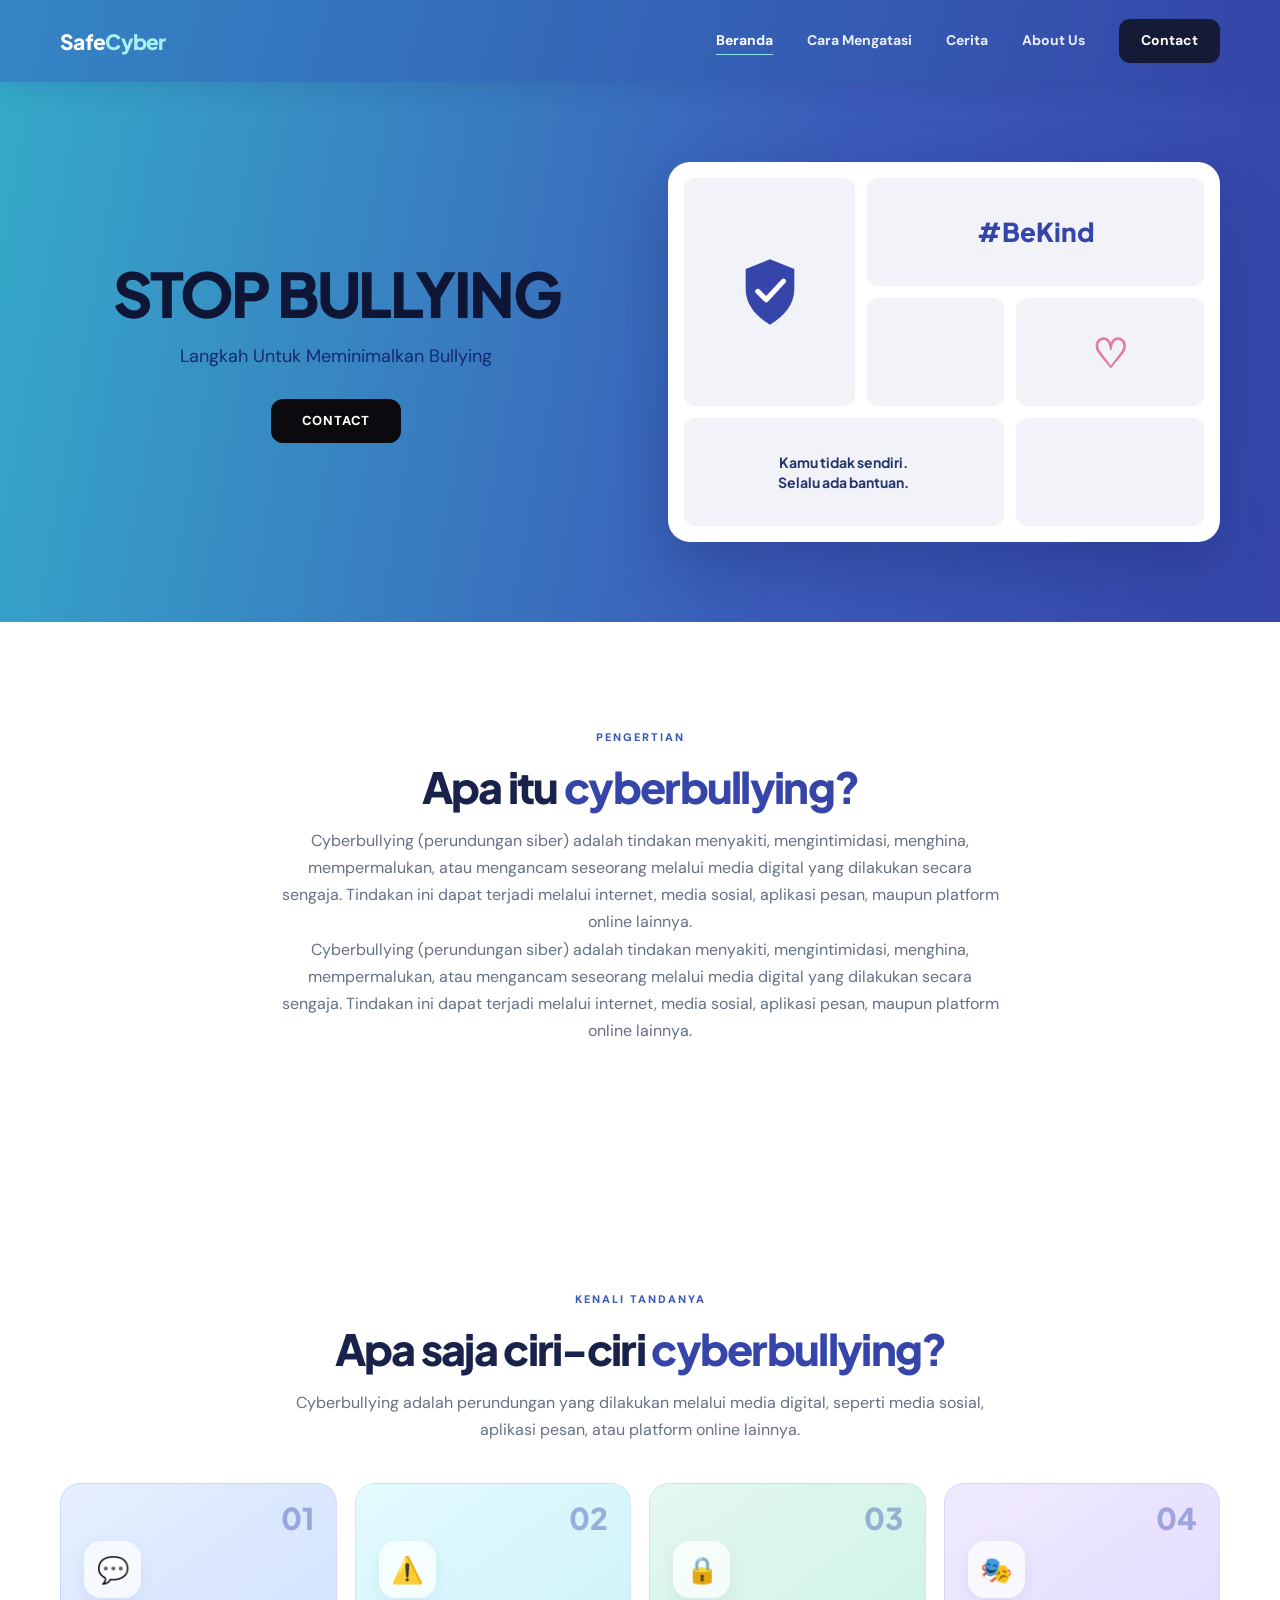
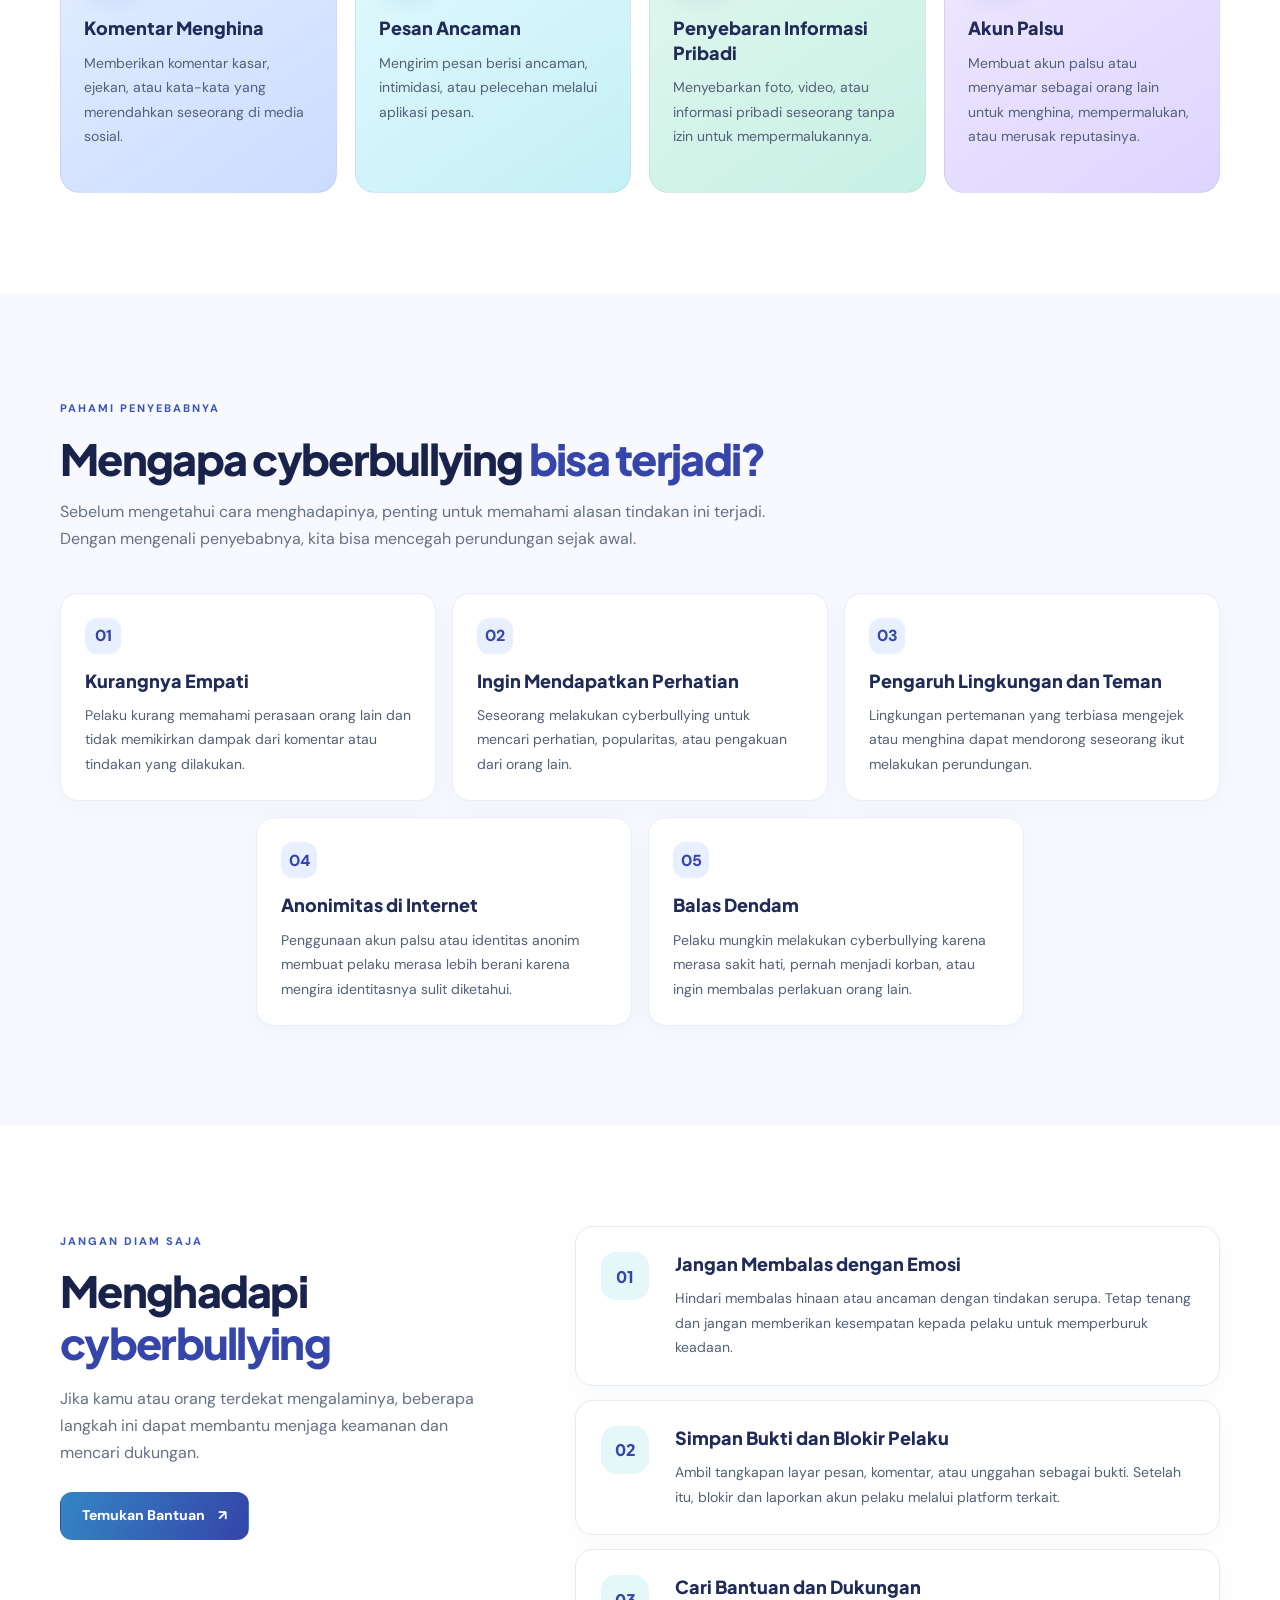
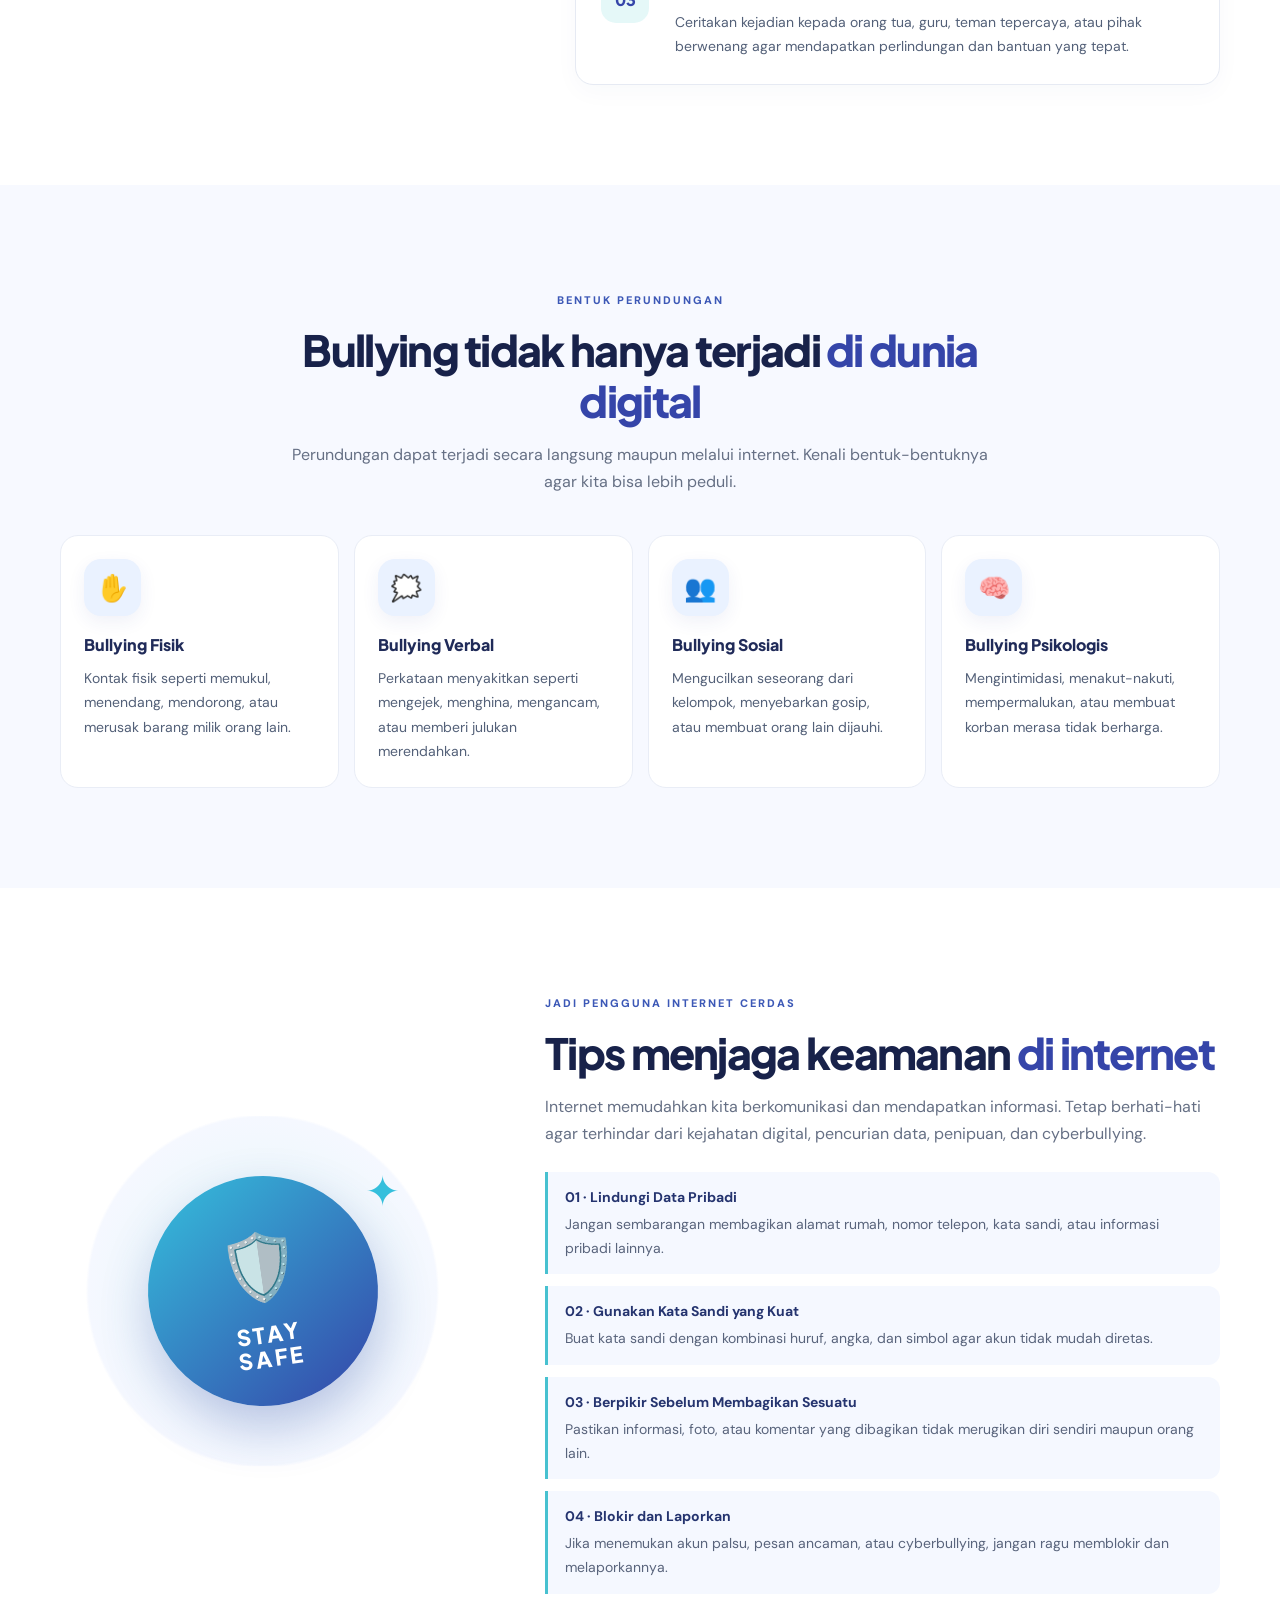
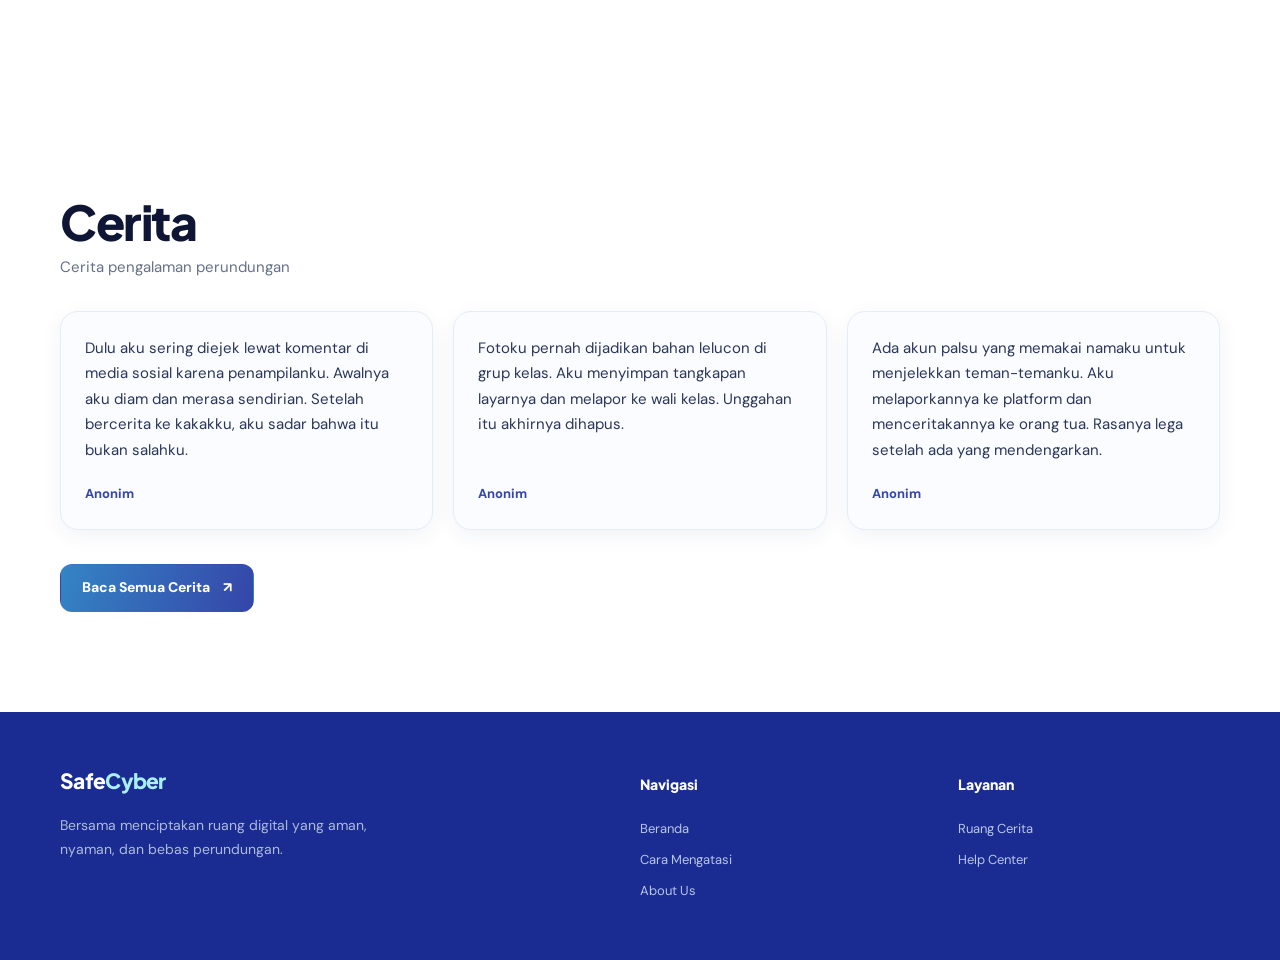
==== commit 6cbf8c6f: "penambahan pengertian cyberbullying" ====
--- a/index.html
+++ b/index.html
@@ -53,6 +53,16 @@
           </div>
         </div>
       </section>
+      <section class="section">
+        <div class="container">
+          <div class="section-heading centered">
+            <span class="eyebrow">PENGERTIAN</span>
+            <h2>Apa itu <span>cyberbullying?</span></h2>
+            <p>Cyberbullying (perundungan siber) adalah tindakan menyakiti, mengintimidasi, menghina, mempermalukan, atau mengancam seseorang melalui media digital yang dilakukan secara sengaja. Tindakan ini dapat terjadi melalui internet, media sosial, aplikasi pesan, maupun platform online lainnya.</p>
+            <p> Cyberbullying (perundungan siber) adalah tindakan menyakiti, mengintimidasi, menghina, mempermalukan, atau mengancam seseorang melalui media digital yang dilakukan secara sengaja. Tindakan ini dapat terjadi melalui internet, media sosial, aplikasi pesan, maupun platform online lainnya.</p>  
+          </div>
+        </div>
+      </section>
       <section class="section intro-section" id="kenali">
         <div class="container">
           <div class="section-heading centered">
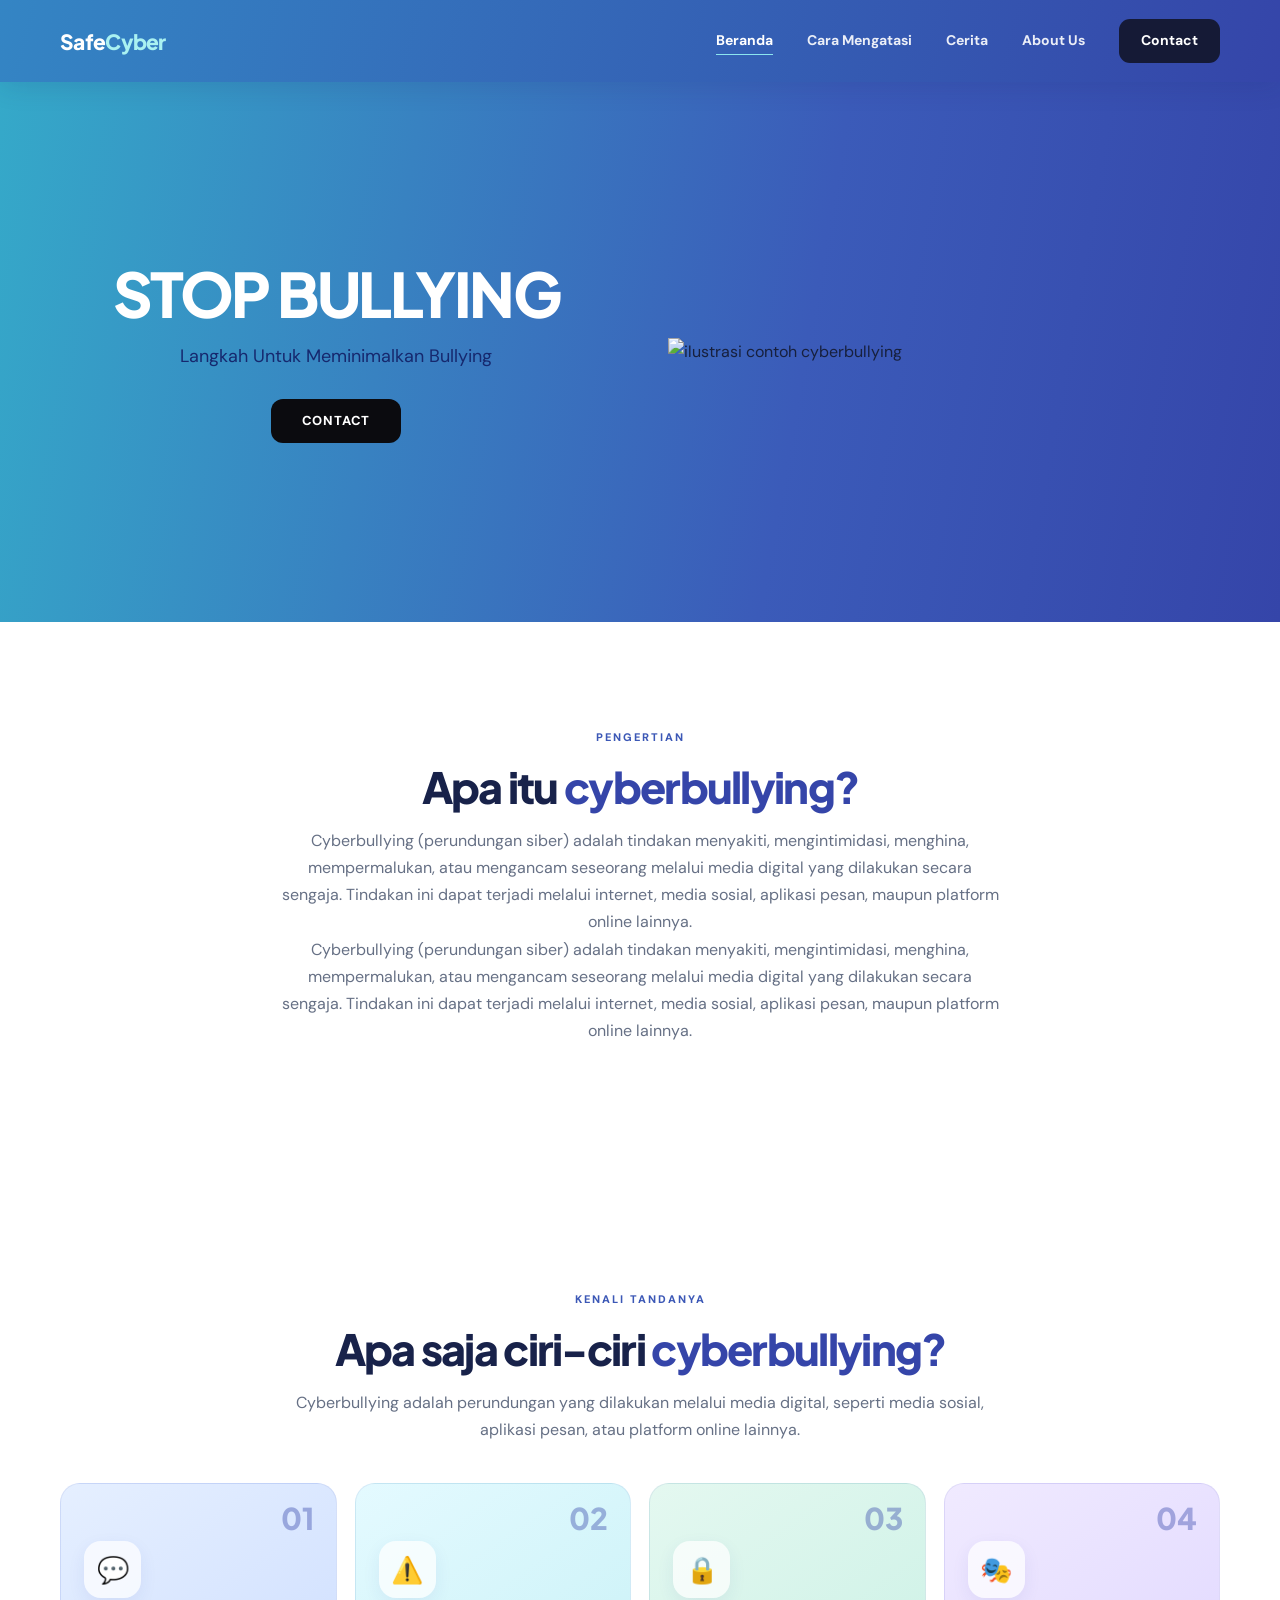
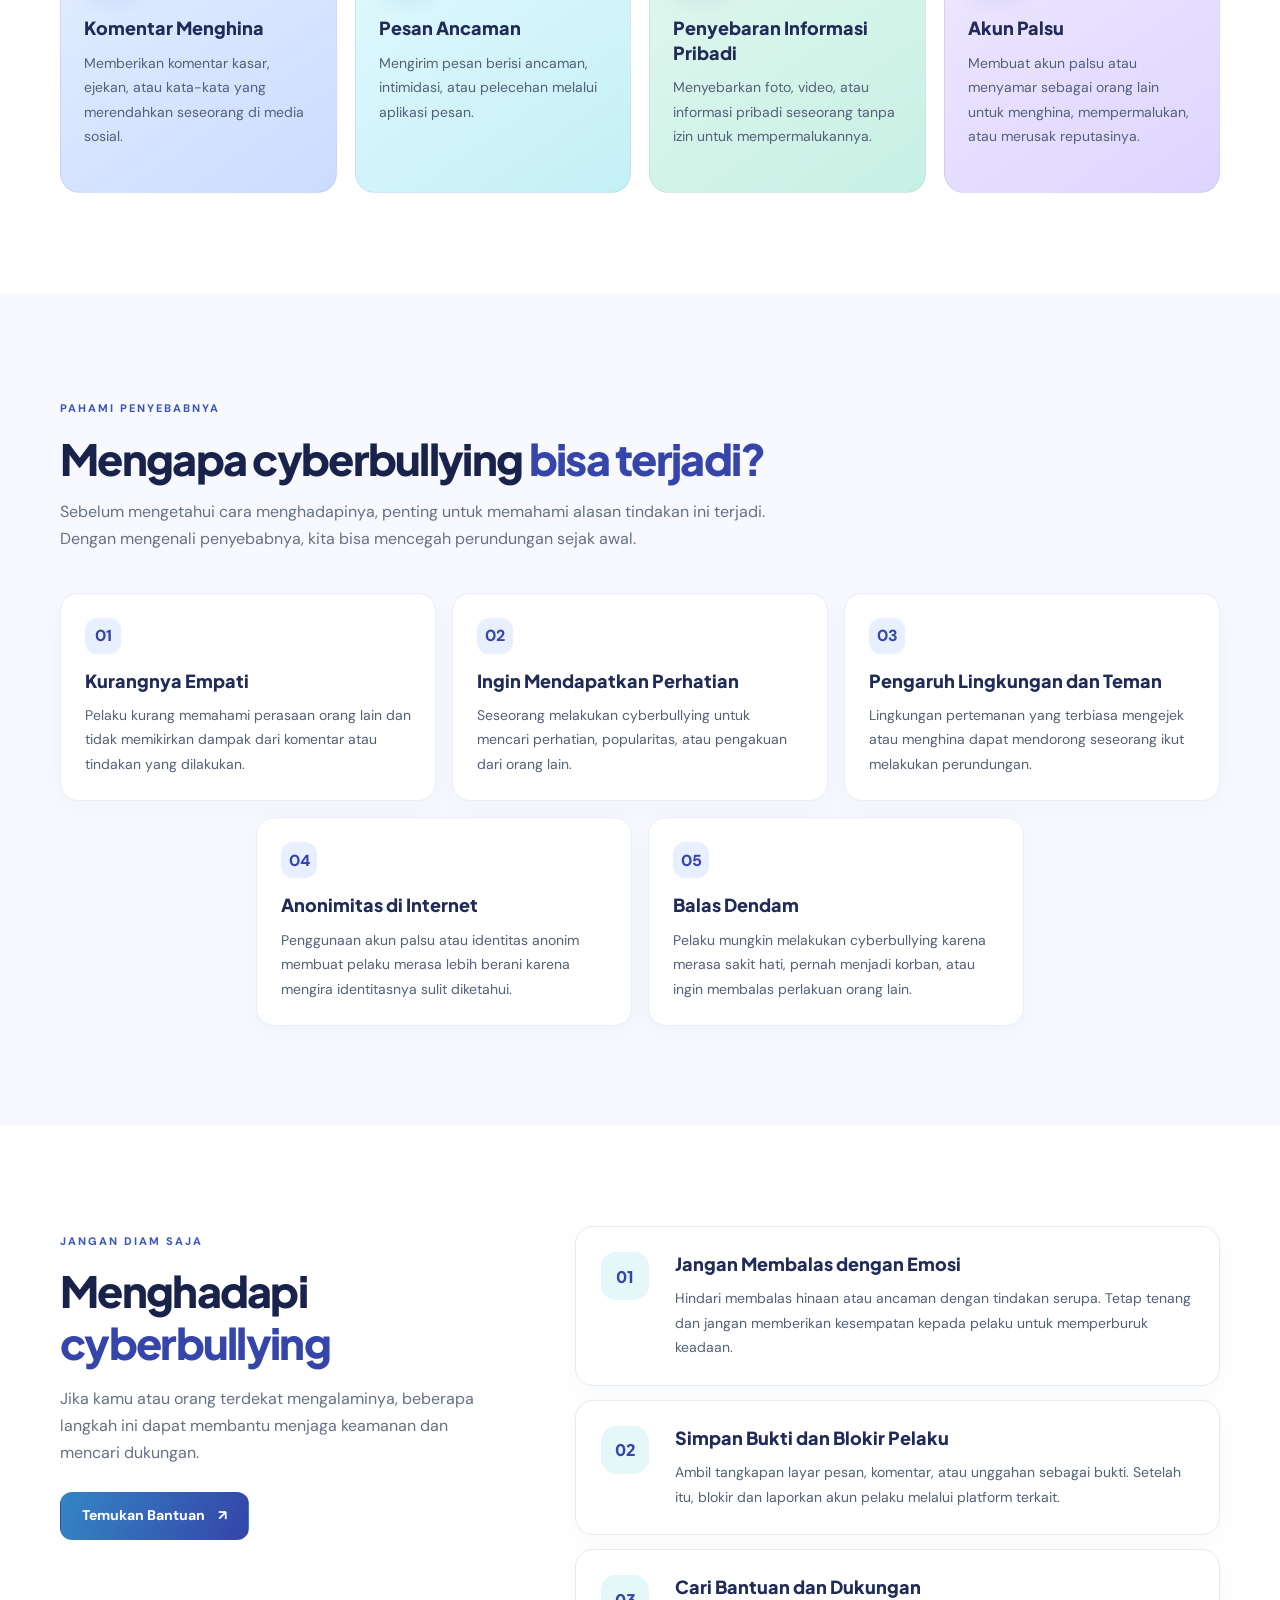
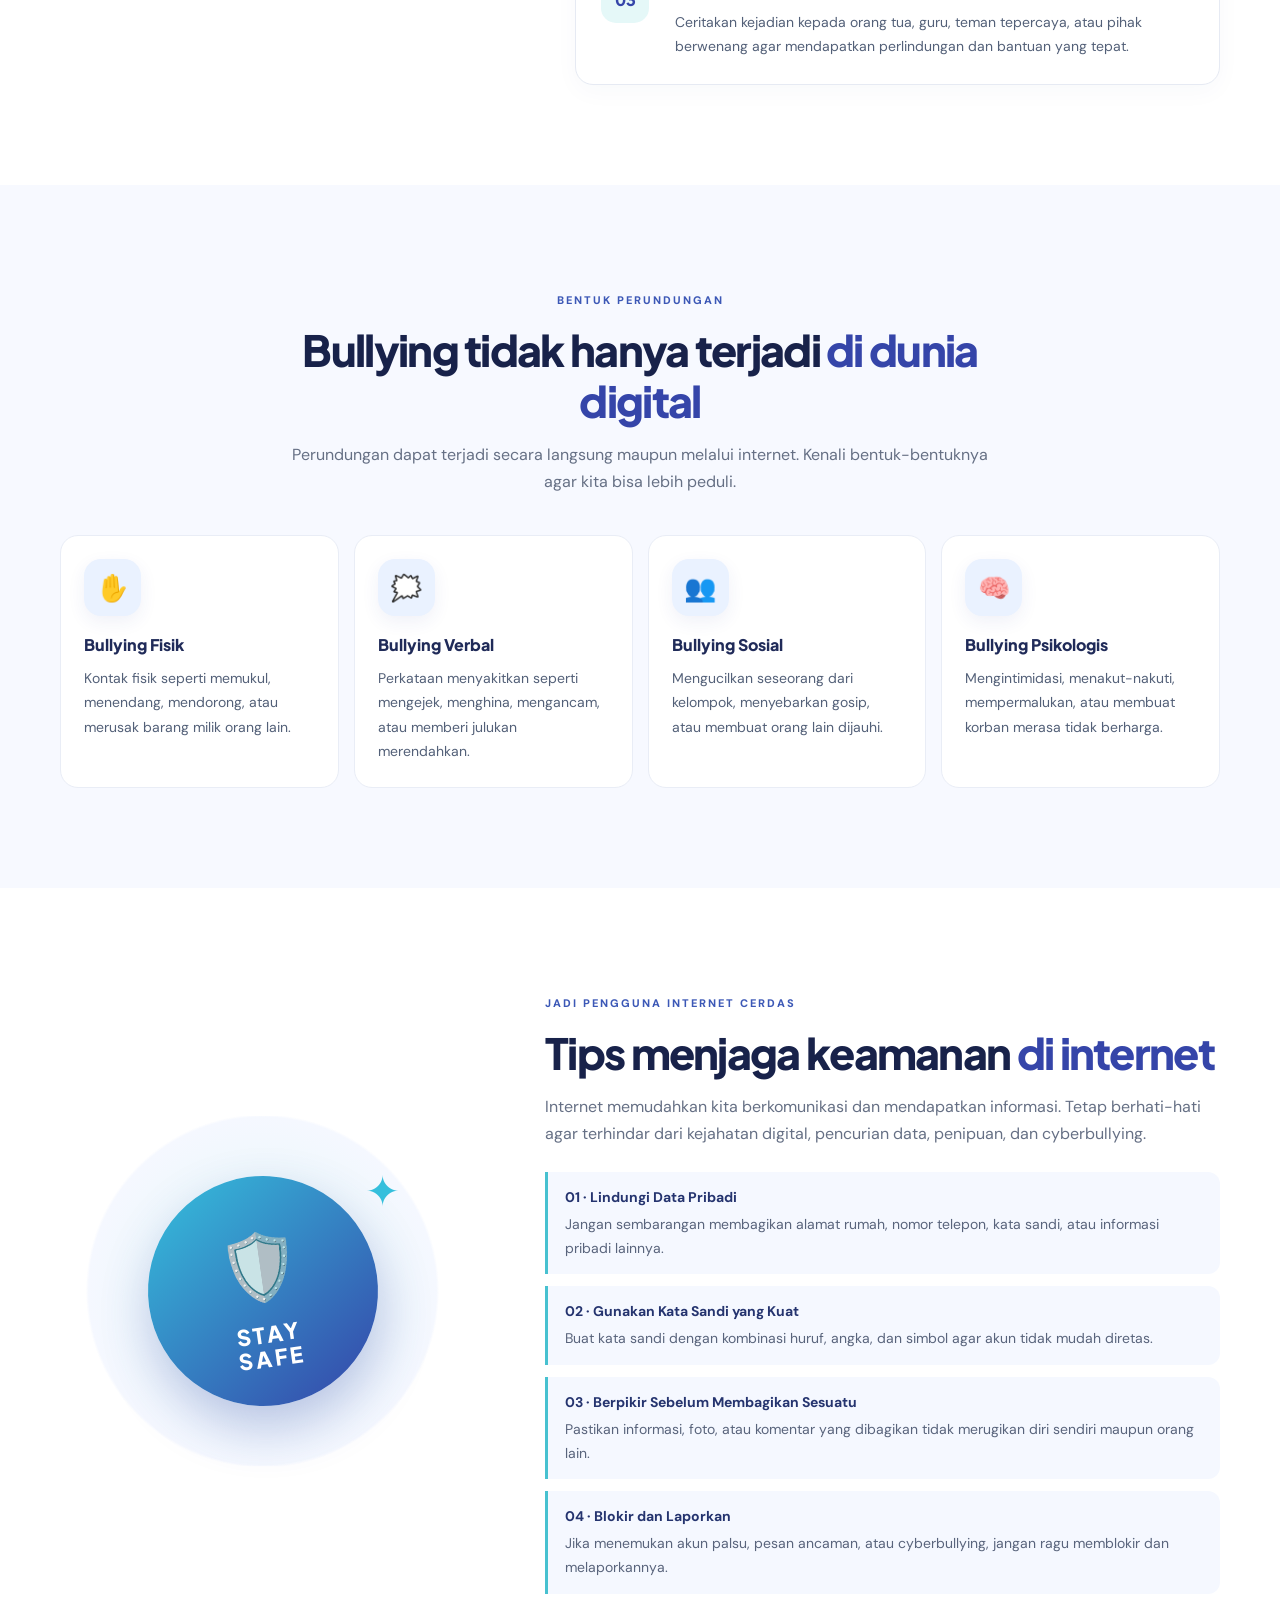
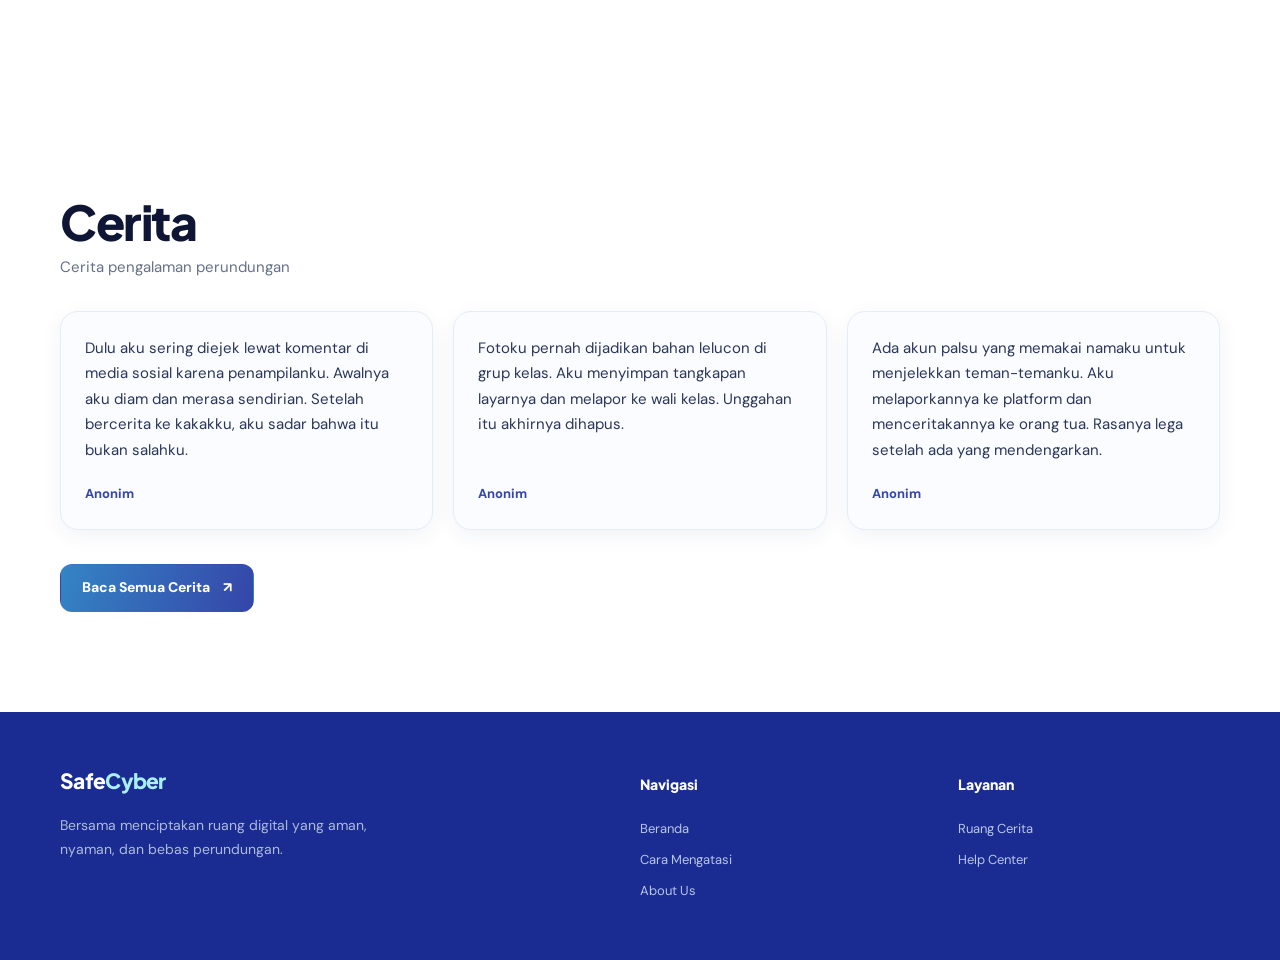
==== commit 41451070: "tambah ilustrasi di hero" ====
--- a/index.html
+++ b/index.html
@@ -11,7 +11,7 @@
     <link rel="preconnect" href="https://fonts.googleapis.com">
     <link rel="preconnect" href="https://fonts.gstatic.com" crossorigin>
     <link href="https://fonts.googleapis.com/css2?family=DM+Sans:wght@400;500;600;700&amp;family=Plus+Jakarta+Sans:wght@400;500;600;700;800&amp;display=swap" rel="stylesheet">
-    <link rel="stylesheet" href="style.css">
+    <link rel="stylesheet" href="style.css"> 
     <script src="script.js" defer></script>
   </head>
   <body>
@@ -38,18 +38,8 @@
             <p>Langkah Untuk Meminimalkan Bullying</p>
             <a class="btn btn-dark" href="contact.html">Contact</a>
           </div>
-          <div class="hero-panel" aria-hidden="true">
-            <div class="cell cell-shield">
-              <svg viewBox="0 0 100 112" width="64" height="72">
-                <path d="M50 5 88 20v31c0 25-16 43-38 56C28 94 12 76 12 51V20L50 5Z" fill="#3545a9"></path>
-                <path d="m31 55 13 13 27-29" fill="none" stroke="#fff" stroke-width="8" stroke-linecap="round" stroke-linejoin="round"></path>
-              </svg>
-            </div>
-            <div class="cell cell-tag">#BeKind</div>
-            <div class="cell"></div>
-            <div class="cell cell-heart">♡</div>
-            <div class="cell cell-note">Kamu tidak sendiri.<br>Selalu ada bantuan.</div>
-            <div class="cell"></div>
+          <div class="hero-art">
+            <img src="hero.png" alt="ilustrasi contoh cyberbullying">
           </div>
         </div>
       </section>
--- a/style.css
+++ b/style.css
@@ -711,7 +711,7 @@
   font: 800 clamp(34px, 4.8vw, 62px)/1.05 'Plus Jakarta Sans', sans-serif;
   letter-spacing: -2.5px;
   margin: 0 0 16px;
-  color: #0f1535;
+  color: #FFFFFF;
 }
 
 .hero-copy > p {
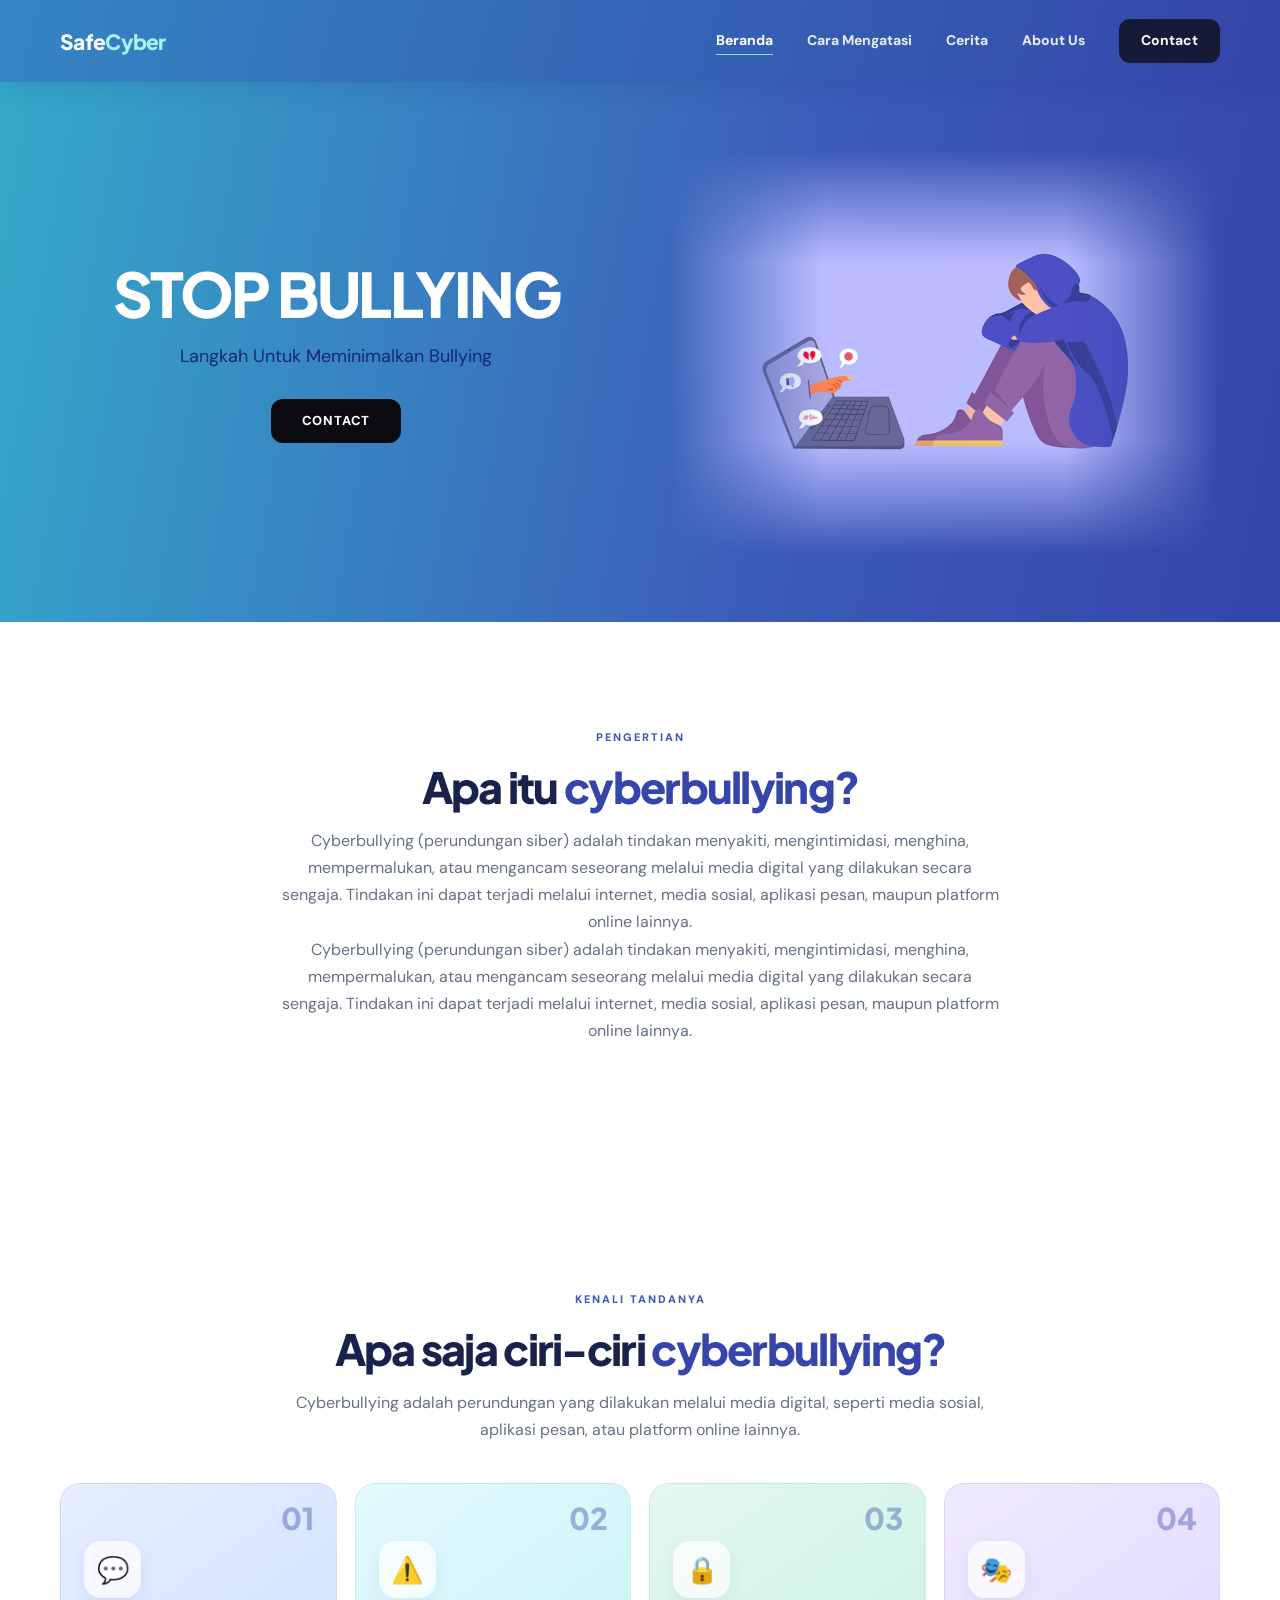
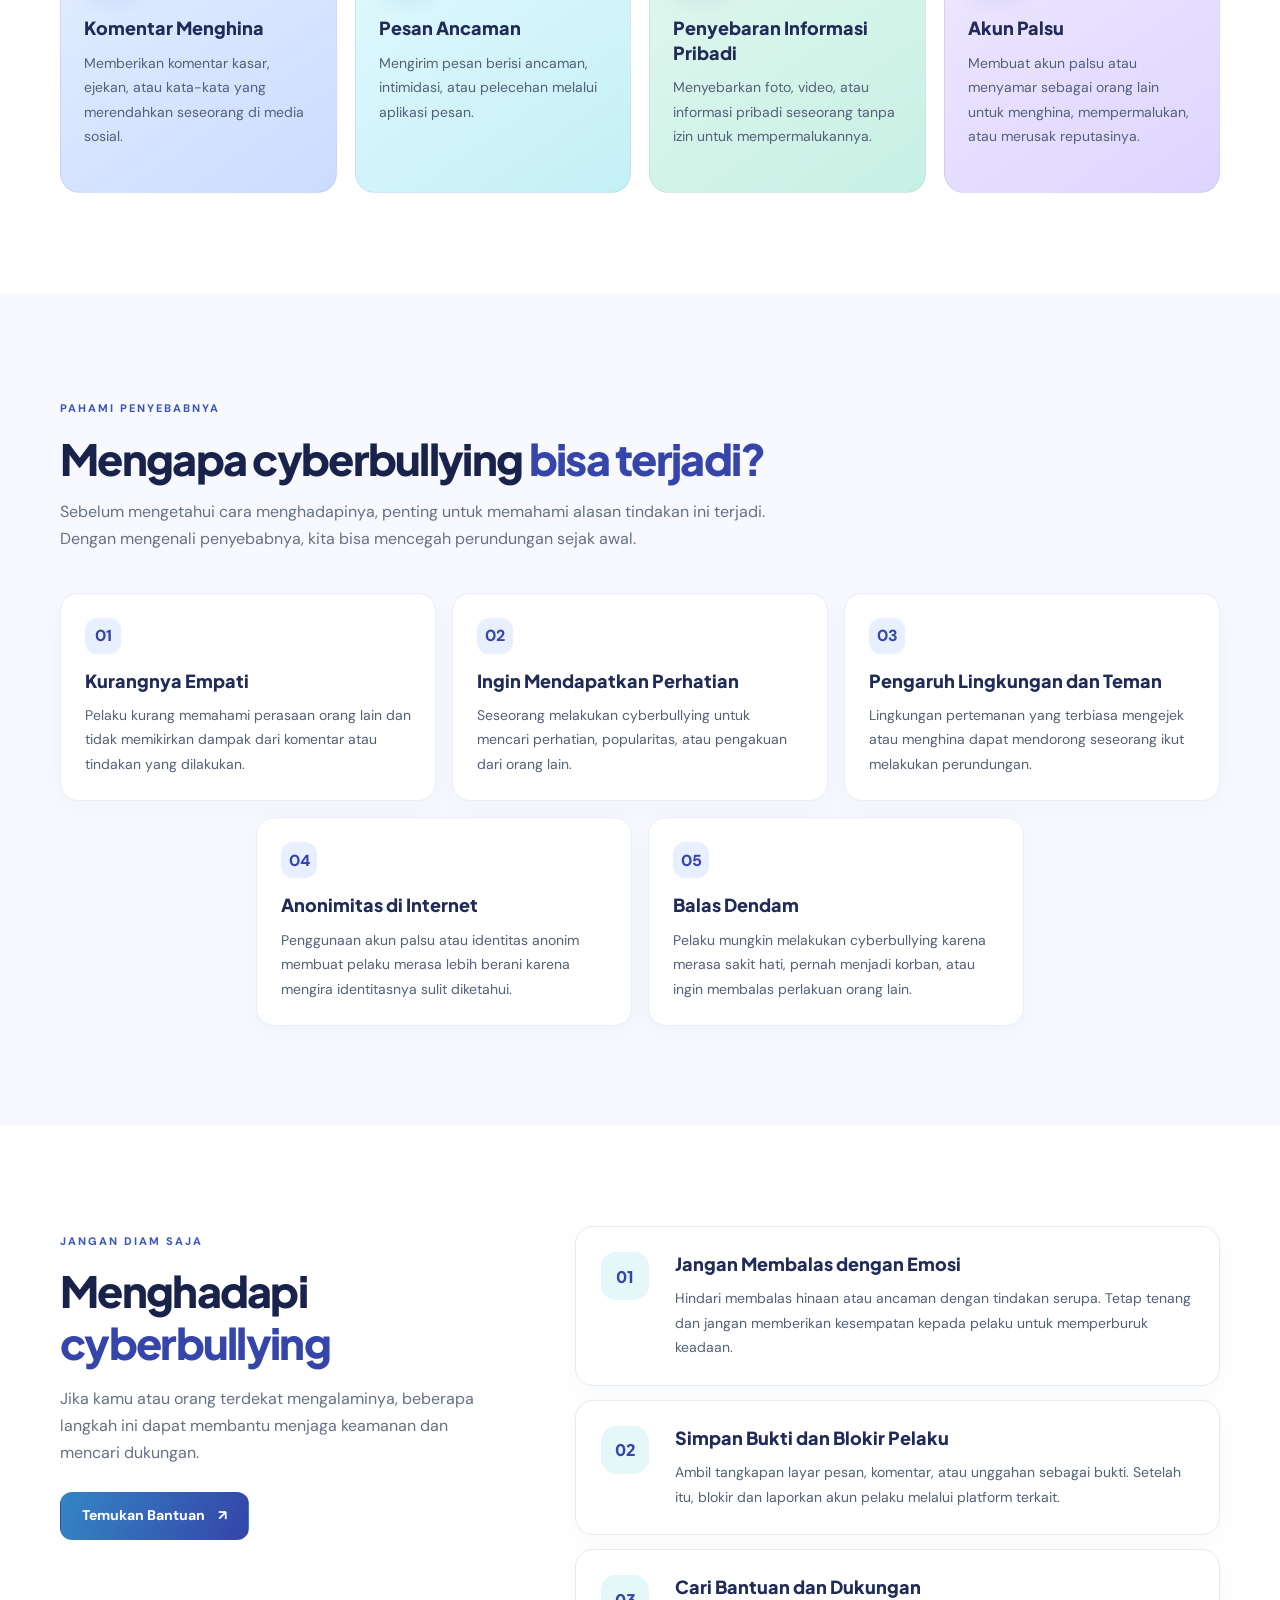
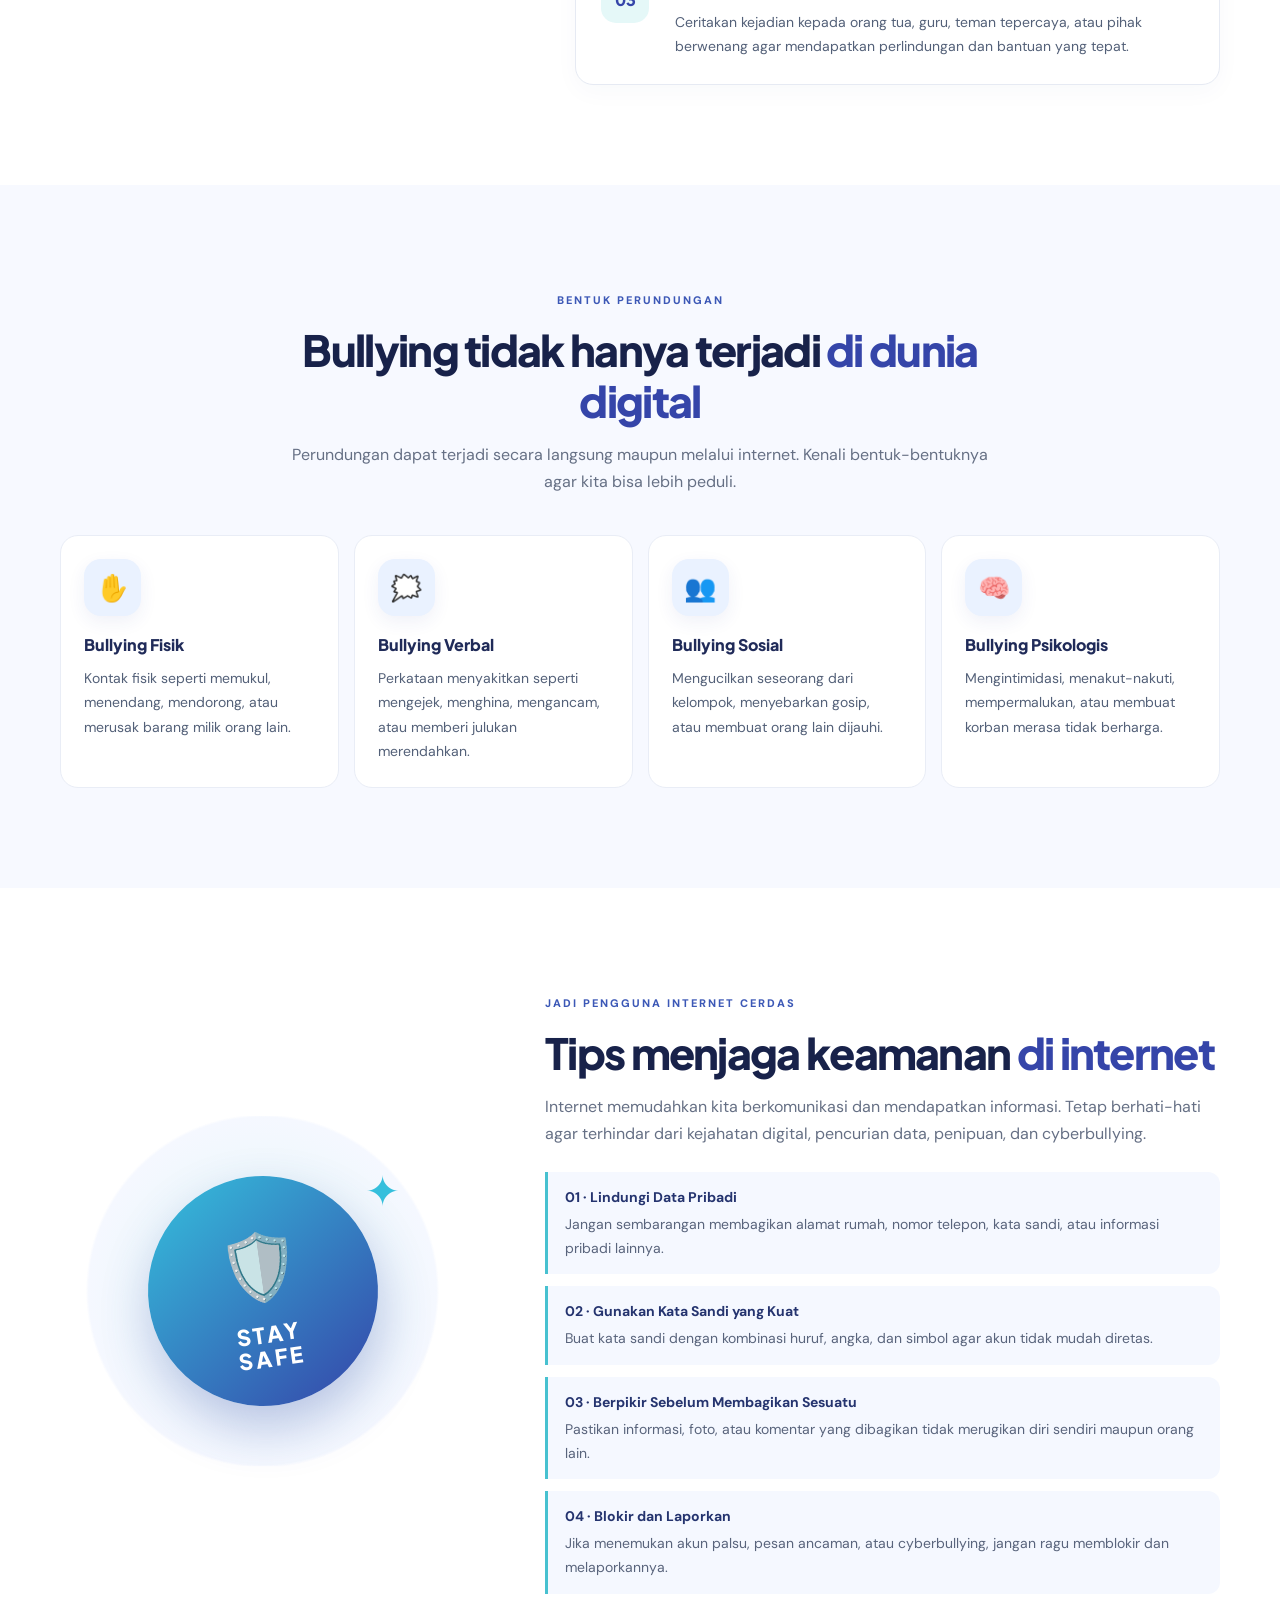
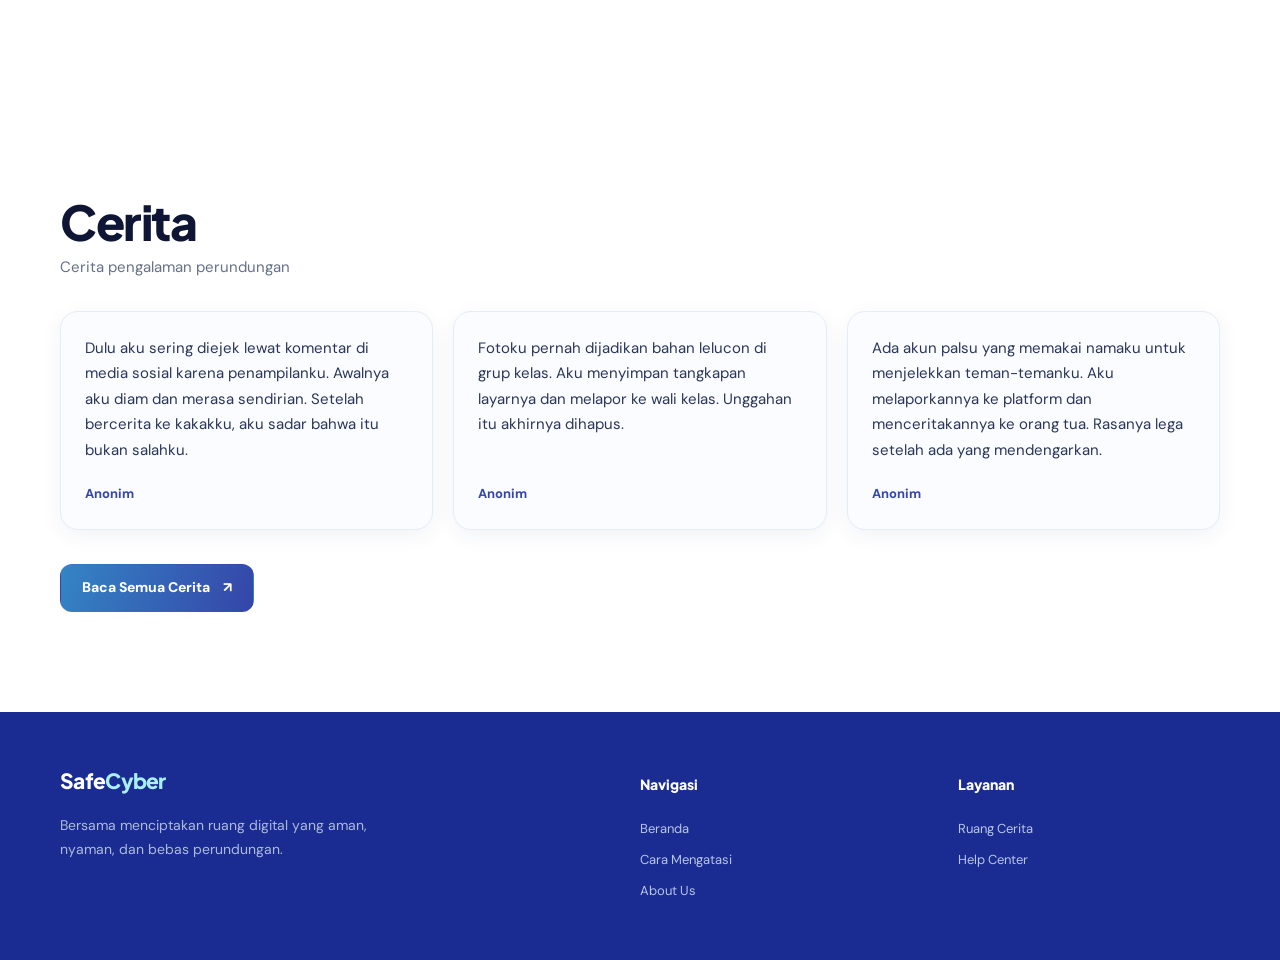
==== commit f52a2ee8: "perbaiki hero" ====
--- a/index.html
+++ b/index.html
@@ -39,7 +39,7 @@
             <a class="btn btn-dark" href="contact.html">Contact</a>
           </div>
           <div class="hero-art">
-            <img src="hero.png" alt="ilustrasi contoh cyberbullying">
+            <img src="asset/hero.png" alt="ilustrasi contoh cyberbullying">
           </div>
         </div>
       </section>
--- a/style.css
+++ b/style.css
@@ -1244,3 +1244,78 @@
     animation-iteration-count: 1 !important;
   }
 }
+
+/* ===== Hero dengan ilustrasi ===== */
+
+.hero-illustrated .hero-grid {
+  display: grid;
+  grid-template-columns: minmax(0, 430px) minmax(0, 1fr);
+  gap: clamp(24px, 5vw, 72px);
+  align-items: center;
+}
+
+.hero-illustrated .hero-copy {
+  background: #141a3a;
+  padding: 40px 38px 42px;
+  border-radius: 24px;
+  box-shadow: 0 30px 70px rgba(20, 26, 90, .35);
+  text-align: left;
+}
+
+.hero-illustrated .hero-copy h1 {
+  color: #fff;
+  margin: 0;
+  line-height: .95;
+  letter-spacing: -.045em;
+}
+
+.hero-illustrated .hero-copy p {
+  margin: 18px 0 28px;
+  font-size: 17px;
+  line-height: 1.5;
+  color: #8be8ff;
+  font-weight: 500;
+}
+
+.hero-illustrated .hero-copy .btn {
+  background: #fff;
+  color: #141a3a;
+}
+
+.hero-illustrated .hero-copy .btn:hover {
+  background: #8be8ff;
+}
+
+/* ilustrasi: tepinya memudar ke gradasi */
+.hero-art {
+  background: #bbbcff;
+  padding: clamp(40px, 7vw, 90px);
+  display: grid;
+  place-items: center;
+  -webkit-mask-image:
+    linear-gradient(90deg, transparent, #000 28%, #000 72%, transparent),
+    linear-gradient(180deg, transparent, #000 28%, #000 72%, transparent);
+  -webkit-mask-composite: source-in;
+  mask-image:
+    linear-gradient(90deg, transparent, #000 28%, #000 72%, transparent),
+    linear-gradient(180deg, transparent, #000 28%, #000 72%, transparent);
+  mask-composite: intersect;
+}
+
+.hero-art img {
+  display: block;
+  width: 100%;
+  height: auto;
+  max-height: 480px;
+  object-fit: contain;
+}
+
+@media (max-width: 860px) {
+  .hero-illustrated .hero-grid {
+    grid-template-columns: 1fr;
+  }
+
+  .hero-art {
+    order: -1;
+  }
+}
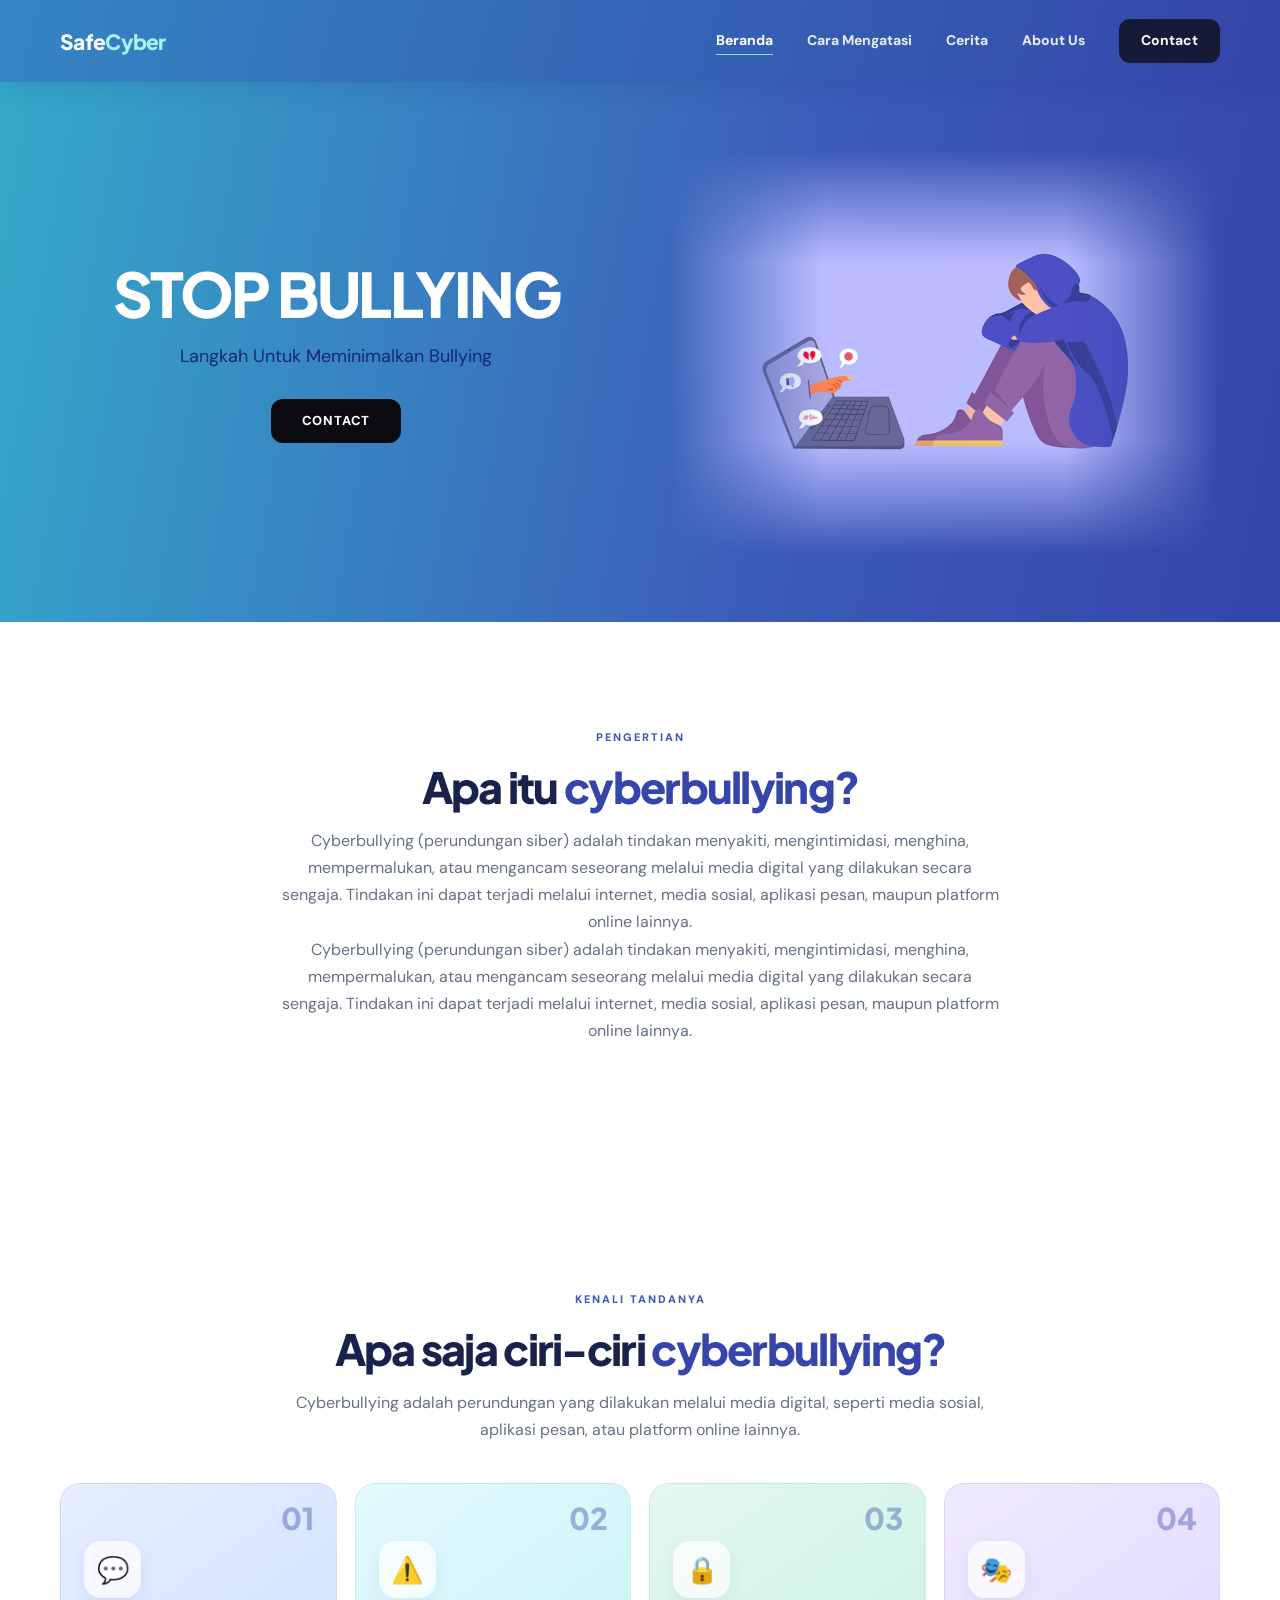
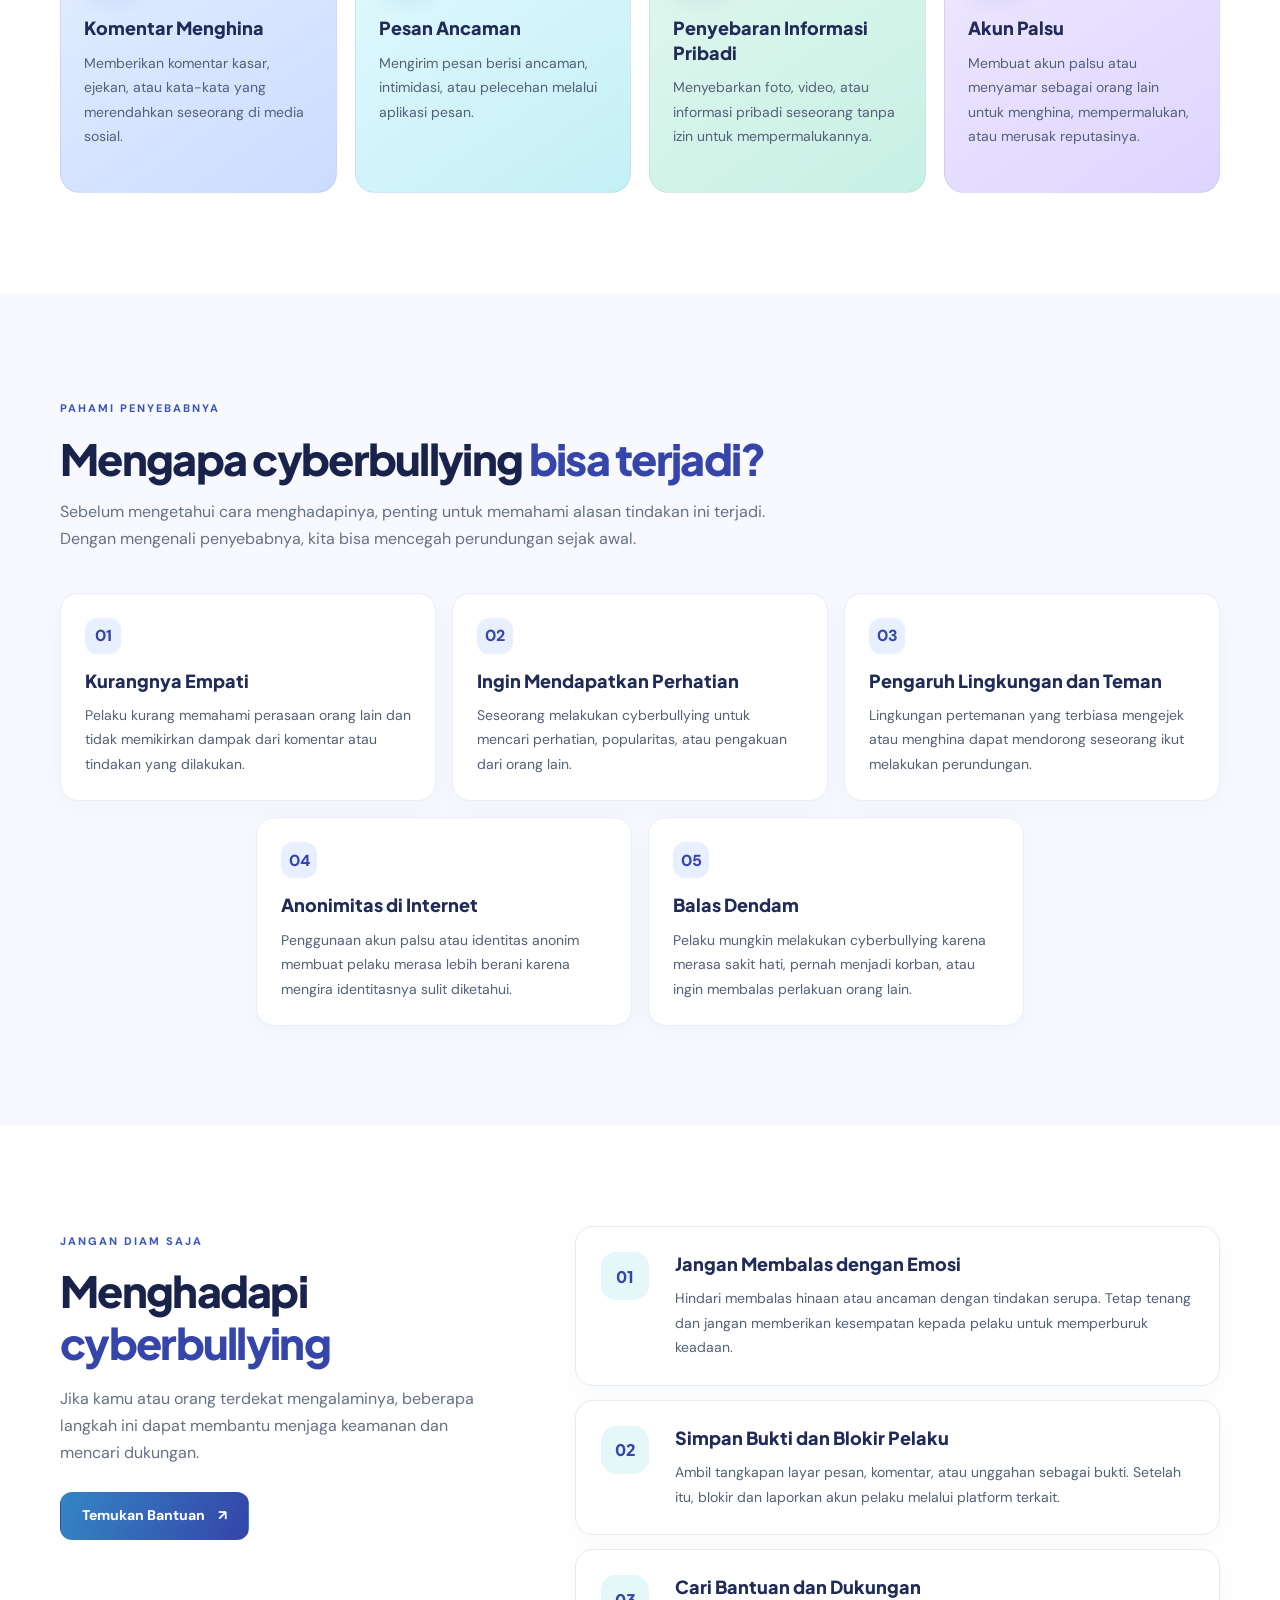
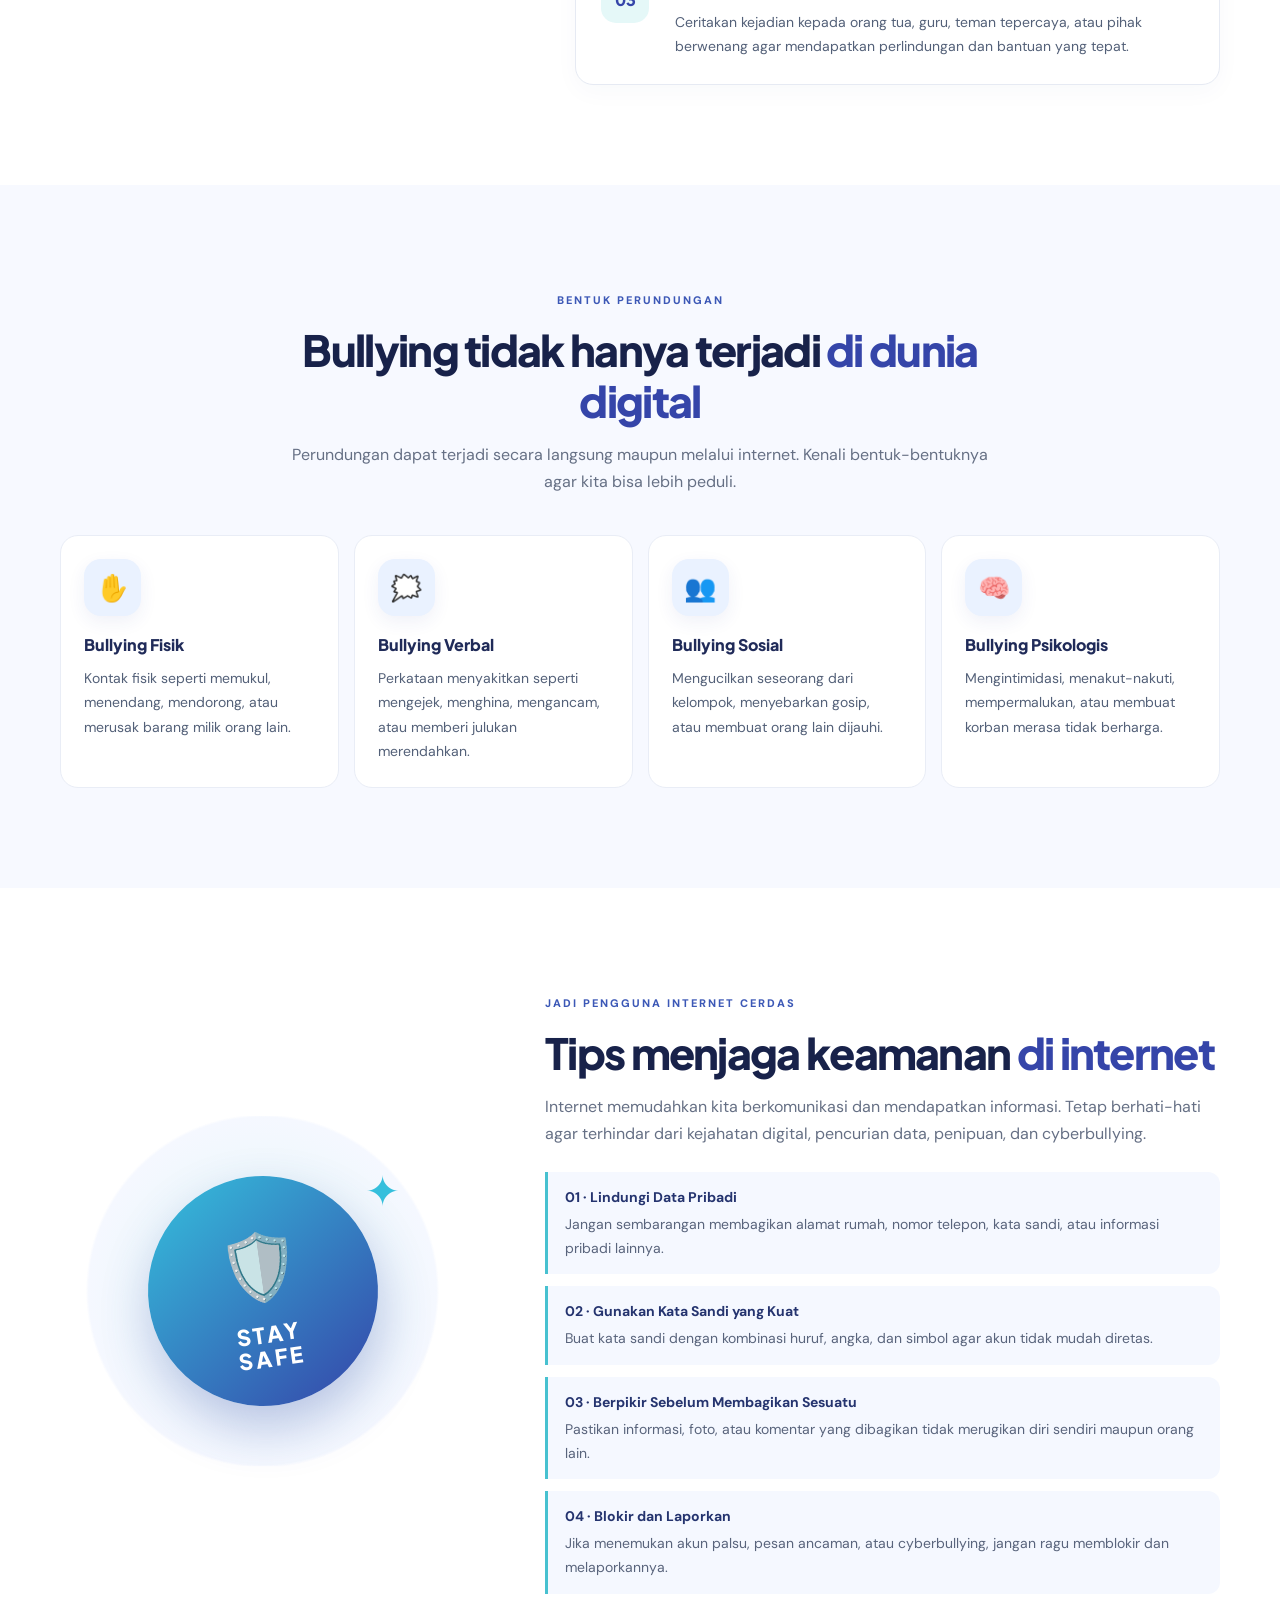
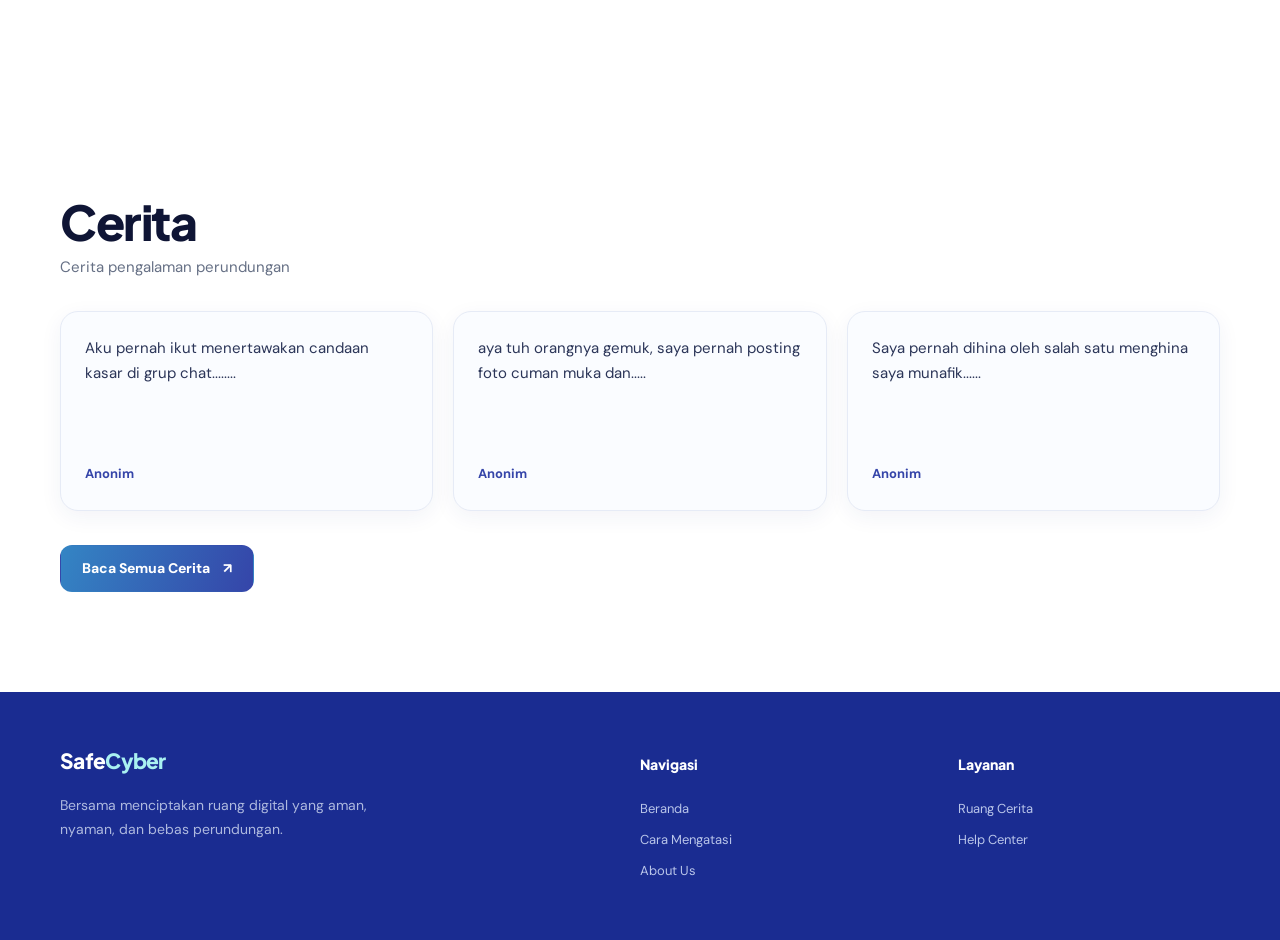
==== commit 670e99f8: "mainpage cerita" ====
--- a/index.html
+++ b/index.html
@@ -211,18 +211,17 @@
         <div class="container">
           <h2 class="stories-title">Cerita</h2>
           <p class="stories-sub">Cerita pengalaman perundungan</p>
-          <!-- Contoh cerita. Ganti dengan cerita asli dari Google Form (tanpa data pribadi). -->
           <div class="story-cards">
             <article class="story-card">
-              <p>Dulu aku sering diejek lewat komentar di media sosial karena penampilanku. Awalnya aku diam dan merasa sendirian. Setelah bercerita ke kakakku, aku sadar bahwa itu bukan salahku.</p>
+              <p>Aku pernah ikut menertawakan candaan kasar di grup chat........</p>
               <span class="story-by">Anonim</span>
             </article>
             <article class="story-card">
-              <p>Fotoku pernah dijadikan bahan lelucon di grup kelas. Aku menyimpan tangkapan layarnya dan melapor ke wali kelas. Unggahan itu akhirnya dihapus.</p>
+              <p>aya tuh orangnya gemuk, saya pernah posting foto cuman muka dan.....</p>
               <span class="story-by">Anonim</span>
             </article>
             <article class="story-card">
-              <p>Ada akun palsu yang memakai namaku untuk menjelekkan teman-temanku. Aku melaporkannya ke platform dan menceritakannya ke orang tua. Rasanya lega setelah ada yang mendengarkan.</p>
+              <p>Saya pernah dihina oleh salah satu menghina saya munafik......</p>
               <span class="story-by">Anonim</span>
             </article>
           </div>
